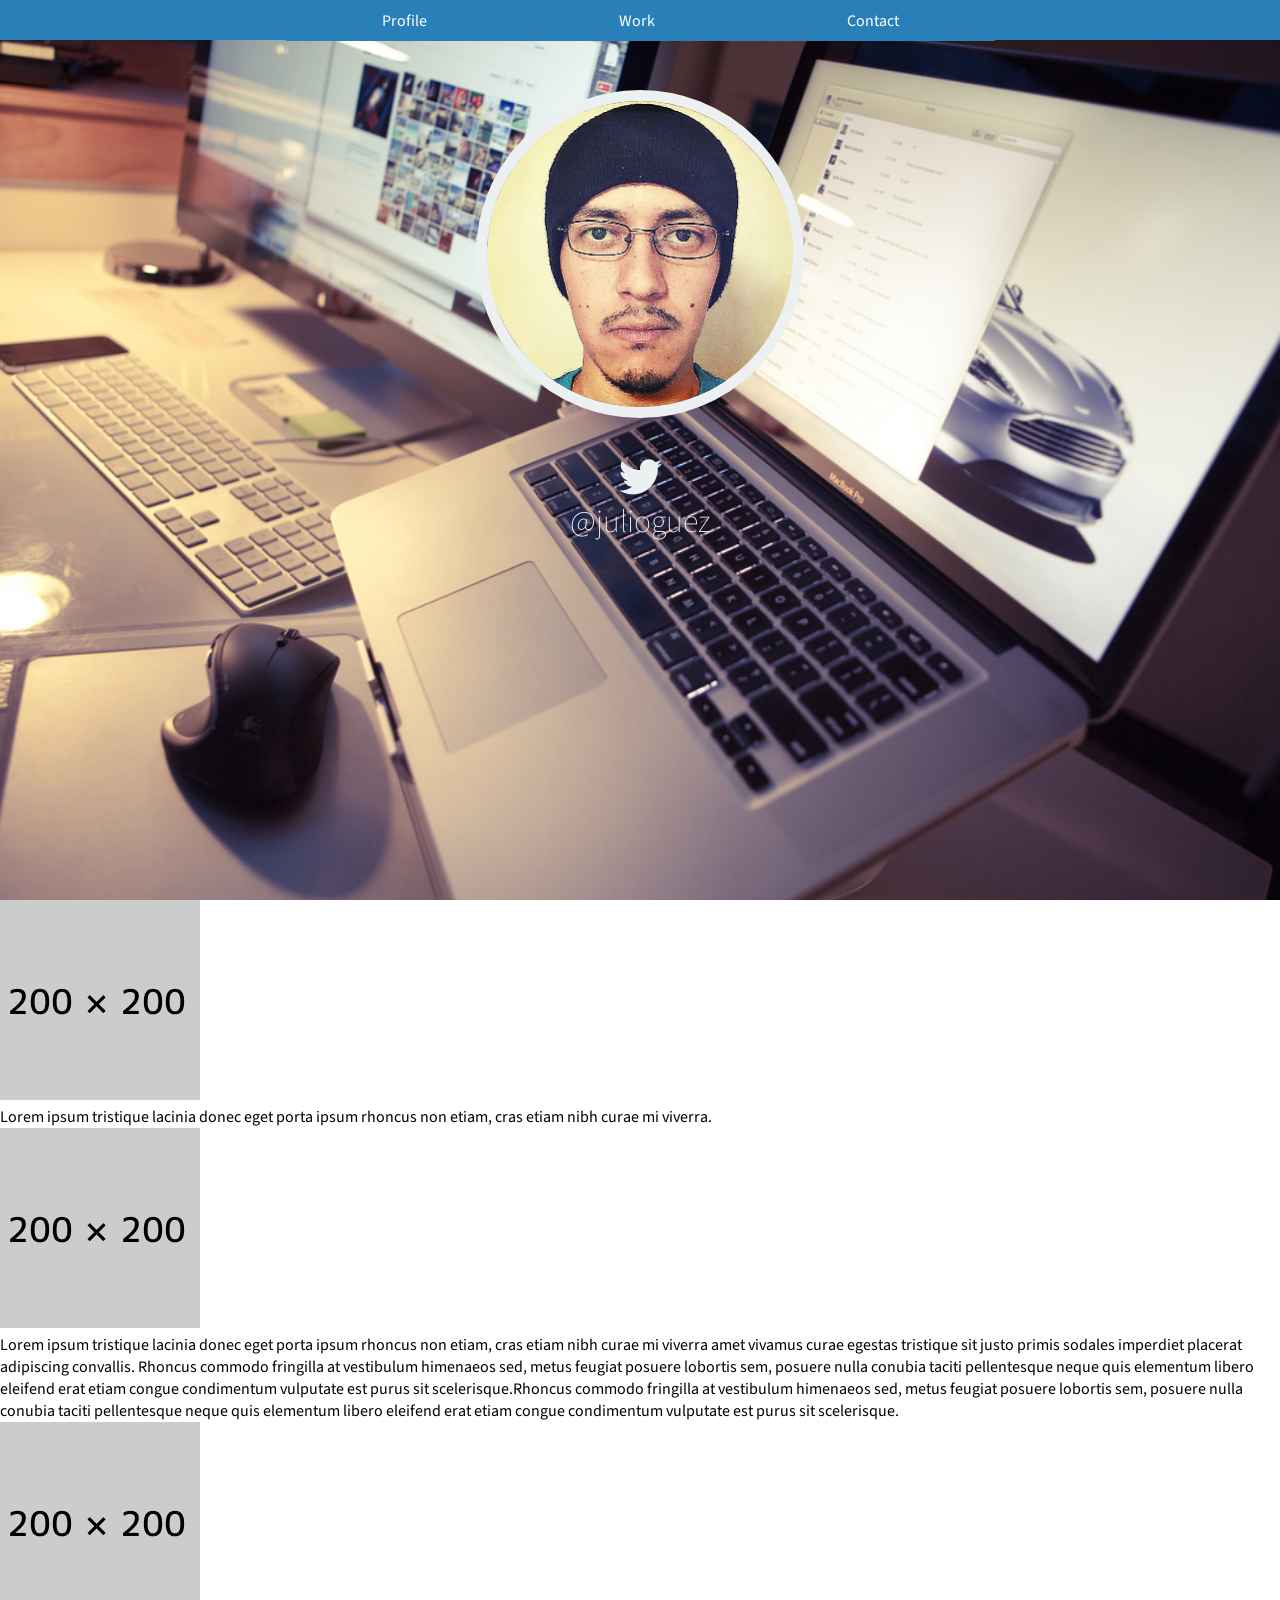
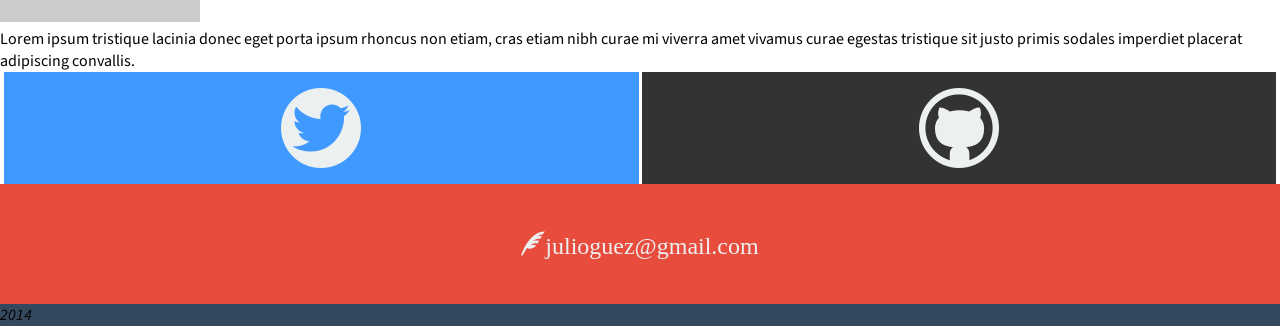
==== index.html @ fe7253b1 "Se dio un estilo preliminar a la seccion contact." ====
<!DOCTYPE html>
<html lang="es">
<head>
	<meta charset="utf-8" />
	<meta name="viewport" content="width=device-width, initial-scale=1, maximum-scale=1" />
	<meta name="description" content="Portafolio Julio Rodríguez" />
	<title>Julio Rodríguez</title>
	<link href='http://fonts.googleapis.com/css?family=Source+Sans+Pro:200,400,700' rel='stylesheet' type='text/css'>
	<link rel="stylesheet" type="text/css" href="statics/css/normalize.css" />
	<link rel="stylesheet" type="text/css" href="statics/css/fonts.css" />
	<link rel="stylesheet" type="text/css" href="statics/css/styles.css" />
	<link rel="stylesheet" type="text/css" href="statics/css/responsive.css" />

</head>
<body>
	<!-- mobile section -->
	<div id="Mobile" class="Mobile">
		<a id="Mobile-icon" class="Mobile-icon icon-menu2" href="#"></a>
	</div>
	<div id="Mobile-title" class="Mobile-title">
		<span class="Mobile-text">MENU</span>
	</div>

	<!-- menu -->
	<nav id="Menu" class="Menu u-blocks">
		<ul>
			<li><a href="#Profile">Profile</a></li><li><a href="#Work">Work</a></li><li><a href="#Contact">Contact</a></li>
		</ul>
	</nav>




	<!-- profile -->
	<header id ="Profile" class="Profile">

				<figure class="Profile-imageContainer">
					<img class="Profile-image bigEntrance" src="statics/img/avatar.jpg" />
				</figure>
				<p class="Profile-git icon-twitter"></p>
				<p class="Profile-me"><a href="https://github.com/julioguez">@julioguez</a></p>
	</header>



	<!-- work section -->
	<section id="Work" class="Work u-blocks">
		<article class="Work-item">
			<figure class="Work-image">
				<!-- image 200x200 px -->
				<a href="#"><img src="statics/img/picture01.png" /></a>
			</figure>
			<figcaption class="Work-imageDescription">
				<p>Lorem ipsum tristique lacinia donec eget porta ipsum rhoncus non etiam, cras etiam nibh curae mi viverra.</p>
			</figcaption>
		</article>
		<article class="Work-item">
			<figure class="Work-image">
				<!-- image 200x200 px -->
				<a href="#"><img src="statics/img/picture01.png" /></a>
			</figure>
			<figcaption class="Work-imageDescription">
				<p>Lorem ipsum tristique lacinia donec eget porta ipsum rhoncus non etiam, cras etiam nibh curae mi viverra amet vivamus curae egestas tristique sit justo primis sodales imperdiet placerat adipiscing convallis. Rhoncus commodo fringilla at vestibulum himenaeos sed, metus feugiat posuere lobortis sem, posuere nulla conubia taciti pellentesque neque quis elementum libero eleifend erat etiam congue condimentum vulputate est purus sit scelerisque.Rhoncus commodo fringilla at vestibulum himenaeos sed, metus feugiat posuere lobortis sem, posuere nulla conubia taciti pellentesque neque quis elementum libero eleifend erat etiam congue condimentum vulputate est purus sit scelerisque.</p>
			</figcaption>
		</article>
		<article class="Work-item">
			<figure class="Work-image">
				<!-- image 200x200 px -->
				<a href="#"><img src="statics/img/picture01.png" /></a>
			</figure>
			<figcaption class="Work-imageDescription">
				<p>Lorem ipsum tristique lacinia donec eget porta ipsum rhoncus non etiam, cras etiam nibh curae mi viverra amet vivamus curae egestas tristique sit justo primis sodales imperdiet placerat adipiscing convallis.</p>
			</figcaption>
		</article>
	</section>

	<!-- contact section -->
	<section id="Contact" class="Contact u-blocks">
		<div class="Contact-figure">
			<a href="https://twitter.com/julioguez" class="icon-twitter3 Contact-twitter"></a>
		</div>
		<div class="Contact-figure">
			<a href="https://github.com/julioguez" class="icon-github3 Contact-github"></a>
		</div>
		<div class="icon-quill Contact-email">julioguez@gmail.com</div>
	</section>

	<!-- footer -->
	<footer class="Footer u-blocks">
		<em>2014</em>
	</footer>

	<!-- scripts -->
	<script src="statics/js/jquery.js"></script>
	<script src="statics/js/main.js"></script>
</body>
</html>
---- statics/css/fonts.css ----
@font-face {
	font-family: 'icomoon';
	src:url('../fnt/icomoon.eot?okft64');
	src:url('../fnt/icomoon.eot?#iefixokft64') format('embedded-opentype'),
		url('../fnt/icomoon.woff?okft64') format('woff'),
		url('../fnt/icomoon.ttf?okft64') format('truetype'),
		url('../fnt/icomoon.svg?okft64#icomoon') format('svg');
	font-weight: normal;
	font-style: normal;
}

[class^="icon-"], [class*=" icon-"] {
	font-family: 'icomoon';
	speak: none;
	font-style: normal;
	font-weight: normal;
	font-variant: normal;
	text-transform: none;
	line-height: 1;

	/* Better Font Rendering =========== */
	-webkit-font-smoothing: antialiased;
	-moz-osx-font-smoothing: grayscale;
}

.icon-home:before {
	content: "\e600";
}
.icon-home2:before {
	content: "\e601";
}
.icon-home3:before {
	content: "\e602";
}
.icon-office:before {
	content: "\e603";
}
.icon-newspaper:before {
	content: "\e604";
}
.icon-pencil:before {
	content: "\e605";
}
.icon-pencil2:before {
	content: "\e606";
}
.icon-quill:before {
	content: "\e607";
}
.icon-pen:before {
	content: "\e608";
}
.icon-blog:before {
	content: "\e609";
}
.icon-droplet:before {
	content: "\e60a";
}
.icon-paint-format:before {
	content: "\e60b";
}
.icon-image:before {
	content: "\e60c";
}
.icon-image2:before {
	content: "\e60d";
}
.icon-images:before {
	content: "\e60e";
}
.icon-camera:before {
	content: "\e60f";
}
.icon-music:before {
	content: "\e610";
}
.icon-headphones:before {
	content: "\e611";
}
.icon-play:before {
	content: "\e612";
}
.icon-film:before {
	content: "\e613";
}
.icon-camera2:before {
	content: "\e614";
}
.icon-dice:before {
	content: "\e615";
}
.icon-pacman:before {
	content: "\e616";
}
.icon-spades:before {
	content: "\e617";
}
.icon-clubs:before {
	content: "\e618";
}
.icon-diamonds:before {
	content: "\e619";
}
.icon-pawn:before {
	content: "\e61a";
}
.icon-bullhorn:before {
	content: "\e61b";
}
.icon-connection:before {
	content: "\e61c";
}
.icon-podcast:before {
	content: "\e61d";
}
.icon-feed:before {
	content: "\e61e";
}
.icon-book:before {
	content: "\e61f";
}
.icon-books:before {
	content: "\e620";
}
.icon-library:before {
	content: "\e621";
}
.icon-file:before {
	content: "\e622";
}
.icon-profile:before {
	content: "\e623";
}
.icon-file2:before {
	content: "\e624";
}
.icon-file3:before {
	content: "\e625";
}
.icon-file4:before {
	content: "\e626";
}
.icon-copy:before {
	content: "\e627";
}
.icon-copy2:before {
	content: "\e628";
}
.icon-copy3:before {
	content: "\e629";
}
.icon-paste:before {
	content: "\e62a";
}
.icon-paste2:before {
	content: "\e62b";
}
.icon-paste3:before {
	content: "\e62c";
}
.icon-stack:before {
	content: "\e62d";
}
.icon-folder:before {
	content: "\e62e";
}
.icon-folder-open:before {
	content: "\e62f";
}
.icon-tag:before {
	content: "\e630";
}
.icon-tags:before {
	content: "\e631";
}
.icon-barcode:before {
	content: "\e632";
}
.icon-qrcode:before {
	content: "\e633";
}
.icon-ticket:before {
	content: "\e634";
}
.icon-cart:before {
	content: "\e635";
}
.icon-cart2:before {
	content: "\e636";
}
.icon-cart3:before {
	content: "\e637";
}
.icon-coin:before {
	content: "\e638";
}
.icon-credit:before {
	content: "\e639";
}
.icon-calculate:before {
	content: "\e63a";
}
.icon-support:before {
	content: "\e63b";
}
.icon-phone:before {
	content: "\e63c";
}
.icon-phone-hang-up:before {
	content: "\e63d";
}
.icon-address-book:before {
	content: "\e63e";
}
.icon-notebook:before {
	content: "\e63f";
}
.icon-envelope:before {
	content: "\e640";
}
.icon-pushpin:before {
	content: "\e641";
}
.icon-location:before {
	content: "\e642";
}
.icon-location2:before {
	content: "\e643";
}
.icon-compass:before {
	content: "\e644";
}
.icon-map:before {
	content: "\e645";
}
.icon-map2:before {
	content: "\e646";
}
.icon-history:before {
	content: "\e647";
}
.icon-clock:before {
	content: "\e648";
}
.icon-clock2:before {
	content: "\e649";
}
.icon-alarm:before {
	content: "\e64a";
}
.icon-alarm2:before {
	content: "\e64b";
}
.icon-bell:before {
	content: "\e64c";
}
.icon-stopwatch:before {
	content: "\e64d";
}
.icon-calendar:before {
	content: "\e64e";
}
.icon-calendar2:before {
	content: "\e64f";
}
.icon-print:before {
	content: "\e650";
}
.icon-keyboard:before {
	content: "\e651";
}
.icon-screen:before {
	content: "\e652";
}
.icon-laptop:before {
	content: "\e653";
}
.icon-mobile:before {
	content: "\e654";
}
.icon-mobile2:before {
	content: "\e655";
}
.icon-tablet:before {
	content: "\e656";
}
.icon-tv:before {
	content: "\e657";
}
.icon-cabinet:before {
	content: "\e658";
}
.icon-drawer:before {
	content: "\e659";
}
.icon-drawer2:before {
	content: "\e65a";
}
.icon-drawer3:before {
	content: "\e65b";
}
.icon-box-add:before {
	content: "\e65c";
}
.icon-box-remove:before {
	content: "\e65d";
}
.icon-download:before {
	content: "\e65e";
}
.icon-upload:before {
	content: "\e65f";
}
.icon-disk:before {
	content: "\e660";
}
.icon-storage:before {
	content: "\e661";
}
.icon-undo:before {
	content: "\e662";
}
.icon-redo:before {
	content: "\e663";
}
.icon-flip:before {
	content: "\e664";
}
.icon-flip2:before {
	content: "\e665";
}
.icon-undo2:before {
	content: "\e666";
}
.icon-redo2:before {
	content: "\e667";
}
.icon-forward:before {
	content: "\e668";
}
.icon-reply:before {
	content: "\e669";
}
.icon-bubble:before {
	content: "\e66a";
}
.icon-bubbles:before {
	content: "\e66b";
}
.icon-bubbles2:before {
	content: "\e66c";
}
.icon-bubble2:before {
	content: "\e66d";
}
.icon-bubbles3:before {
	content: "\e66e";
}
.icon-bubbles4:before {
	content: "\e66f";
}
.icon-user:before {
	content: "\e670";
}
.icon-users:before {
	content: "\e671";
}
.icon-user2:before {
	content: "\e672";
}
.icon-users2:before {
	content: "\e673";
}
.icon-user3:before {
	content: "\e674";
}
.icon-user4:before {
	content: "\e675";
}
.icon-quotes-left:before {
	content: "\e676";
}
.icon-busy:before {
	content: "\e677";
}
.icon-spinner:before {
	content: "\e678";
}
.icon-spinner2:before {
	content: "\e679";
}
.icon-spinner3:before {
	content: "\e67a";
}
.icon-spinner4:before {
	content: "\e67b";
}
.icon-spinner5:before {
	content: "\e67c";
}
.icon-spinner6:before {
	content: "\e67d";
}
.icon-binoculars:before {
	content: "\e67e";
}
.icon-search:before {
	content: "\e67f";
}
.icon-zoomin:before {
	content: "\e680";
}
.icon-zoomout:before {
	content: "\e681";
}
.icon-expand:before {
	content: "\e682";
}
.icon-contract:before {
	content: "\e683";
}
.icon-expand2:before {
	content: "\e684";
}
.icon-contract2:before {
	content: "\e685";
}
.icon-key:before {
	content: "\e686";
}
.icon-key2:before {
	content: "\e687";
}
.icon-lock:before {
	content: "\e688";
}
.icon-lock2:before {
	content: "\e689";
}
.icon-unlocked:before {
	content: "\e68a";
}
.icon-wrench:before {
	content: "\e68b";
}
.icon-settings:before {
	content: "\e68c";
}
.icon-equalizer:before {
	content: "\e68d";
}
.icon-cog:before {
	content: "\e68e";
}
.icon-cogs:before {
	content: "\e68f";
}
.icon-cog2:before {
	content: "\e690";
}
.icon-hammer:before {
	content: "\e691";
}
.icon-wand:before {
	content: "\e692";
}
.icon-aid:before {
	content: "\e693";
}
.icon-bug:before {
	content: "\e694";
}
.icon-pie:before {
	content: "\e695";
}
.icon-stats:before {
	content: "\e696";
}
.icon-bars:before {
	content: "\e697";
}
.icon-bars2:before {
	content: "\e698";
}
.icon-gift:before {
	content: "\e699";
}
.icon-trophy:before {
	content: "\e69a";
}
.icon-glass:before {
	content: "\e69b";
}
.icon-mug:before {
	content: "\e69c";
}
.icon-food:before {
	content: "\e69d";
}
.icon-leaf:before {
	content: "\e69e";
}
.icon-rocket:before {
	content: "\e69f";
}
.icon-meter:before {
	content: "\e6a0";
}
.icon-meter2:before {
	content: "\e6a1";
}
.icon-dashboard:before {
	content: "\e6a2";
}
.icon-hammer2:before {
	content: "\e6a3";
}
.icon-fire:before {
	content: "\e6a4";
}
.icon-lab:before {
	content: "\e6a5";
}
.icon-magnet:before {
	content: "\e6a6";
}
.icon-remove:before {
	content: "\e6a7";
}
.icon-remove2:before {
	content: "\e6a8";
}
.icon-briefcase:before {
	content: "\e6a9";
}
.icon-airplane:before {
	content: "\e6aa";
}
.icon-truck:before {
	content: "\e6ab";
}
.icon-road:before {
	content: "\e6ac";
}
.icon-accessibility:before {
	content: "\e6ad";
}
.icon-target:before {
	content: "\e6ae";
}
.icon-shield:before {
	content: "\e6af";
}
.icon-lightning:before {
	content: "\e6b0";
}
.icon-switch:before {
	content: "\e6b1";
}
.icon-powercord:before {
	content: "\e6b2";
}
.icon-signup:before {
	content: "\e6b3";
}
.icon-list:before {
	content: "\e6b4";
}
.icon-list2:before {
	content: "\e6b5";
}
.icon-numbered-list:before {
	content: "\e6b6";
}
.icon-menu:before {
	content: "\e6b7";
}
.icon-menu2:before {
	content: "\e6b8";
}
.icon-tree:before {
	content: "\e6b9";
}
.icon-cloud:before {
	content: "\e6ba";
}
.icon-cloud-download:before {
	content: "\e6bb";
}
.icon-cloud-upload:before {
	content: "\e6bc";
}
.icon-download2:before {
	content: "\e6bd";
}
.icon-upload2:before {
	content: "\e6be";
}
.icon-download3:before {
	content: "\e6bf";
}
.icon-upload3:before {
	content: "\e6c0";
}
.icon-globe:before {
	content: "\e6c1";
}
.icon-earth:before {
	content: "\e6c2";
}
.icon-link:before {
	content: "\e6c3";
}
.icon-flag:before {
	content: "\e6c4";
}
.icon-attachment:before {
	content: "\e6c5";
}
.icon-eye:before {
	content: "\e6c6";
}
.icon-eye-blocked:before {
	content: "\e6c7";
}
.icon-eye2:before {
	content: "\e6c8";
}
.icon-bookmark:before {
	content: "\e6c9";
}
.icon-bookmarks:before {
	content: "\e6ca";
}
.icon-brightness-medium:before {
	content: "\e6cb";
}
.icon-brightness-contrast:before {
	content: "\e6cc";
}
.icon-contrast:before {
	content: "\e6cd";
}
.icon-star:before {
	content: "\e6ce";
}
.icon-star2:before {
	content: "\e6cf";
}
.icon-star3:before {
	content: "\e6d0";
}
.icon-heart:before {
	content: "\e6d1";
}
.icon-heart2:before {
	content: "\e6d2";
}
.icon-heart-broken:before {
	content: "\e6d3";
}
.icon-thumbs-up:before {
	content: "\e6d4";
}
.icon-thumbs-up2:before {
	content: "\e6d5";
}
.icon-happy:before {
	content: "\e6d6";
}
.icon-happy2:before {
	content: "\e6d7";
}
.icon-smiley:before {
	content: "\e6d8";
}
.icon-smiley2:before {
	content: "\e6d9";
}
.icon-tongue:before {
	content: "\e6da";
}
.icon-tongue2:before {
	content: "\e6db";
}
.icon-sad:before {
	content: "\e6dc";
}
.icon-sad2:before {
	content: "\e6dd";
}
.icon-wink:before {
	content: "\e6de";
}
.icon-wink2:before {
	content: "\e6df";
}
.icon-grin:before {
	content: "\e6e0";
}
.icon-grin2:before {
	content: "\e6e1";
}
.icon-cool:before {
	content: "\e6e2";
}
.icon-cool2:before {
	content: "\e6e3";
}
.icon-angry:before {
	content: "\e6e4";
}
.icon-angry2:before {
	content: "\e6e5";
}
.icon-evil:before {
	content: "\e6e6";
}
.icon-evil2:before {
	content: "\e6e7";
}
.icon-shocked:before {
	content: "\e6e8";
}
.icon-shocked2:before {
	content: "\e6e9";
}
.icon-confused:before {
	content: "\e6ea";
}
.icon-confused2:before {
	content: "\e6eb";
}
.icon-neutral:before {
	content: "\e6ec";
}
.icon-neutral2:before {
	content: "\e6ed";
}
.icon-wondering:before {
	content: "\e6ee";
}
.icon-wondering2:before {
	content: "\e6ef";
}
.icon-point-up:before {
	content: "\e6f0";
}
.icon-point-right:before {
	content: "\e6f1";
}
.icon-point-down:before {
	content: "\e6f2";
}
.icon-point-left:before {
	content: "\e6f3";
}
.icon-warning:before {
	content: "\e6f4";
}
.icon-notification:before {
	content: "\e6f5";
}
.icon-question:before {
	content: "\e6f6";
}
.icon-info:before {
	content: "\e6f7";
}
.icon-info2:before {
	content: "\e6f8";
}
.icon-blocked:before {
	content: "\e6f9";
}
.icon-cancel-circle:before {
	content: "\e6fa";
}
.icon-checkmark-circle:before {
	content: "\e6fb";
}
.icon-spam:before {
	content: "\e6fc";
}
.icon-close:before {
	content: "\e6fd";
}
.icon-checkmark:before {
	content: "\e6fe";
}
.icon-checkmark2:before {
	content: "\e6ff";
}
.icon-spell-check:before {
	content: "\e700";
}
.icon-minus:before {
	content: "\e701";
}
.icon-plus:before {
	content: "\e702";
}
.icon-enter:before {
	content: "\e703";
}
.icon-exit:before {
	content: "\e704";
}
.icon-play2:before {
	content: "\e705";
}
.icon-pause:before {
	content: "\e706";
}
.icon-stop:before {
	content: "\e707";
}
.icon-backward:before {
	content: "\e708";
}
.icon-forward2:before {
	content: "\e709";
}
.icon-play3:before {
	content: "\e70a";
}
.icon-pause2:before {
	content: "\e70b";
}
.icon-stop2:before {
	content: "\e70c";
}
.icon-backward2:before {
	content: "\e70d";
}
.icon-forward3:before {
	content: "\e70e";
}
.icon-first:before {
	content: "\e70f";
}
.icon-last:before {
	content: "\e710";
}
.icon-previous:before {
	content: "\e711";
}
.icon-next:before {
	content: "\e712";
}
.icon-eject:before {
	content: "\e713";
}
.icon-volume-high:before {
	content: "\e714";
}
.icon-volume-medium:before {
	content: "\e715";
}
.icon-volume-low:before {
	content: "\e716";
}
.icon-volume-mute:before {
	content: "\e717";
}
.icon-volume-mute2:before {
	content: "\e718";
}
.icon-volume-increase:before {
	content: "\e719";
}
.icon-volume-decrease:before {
	content: "\e71a";
}
.icon-loop:before {
	content: "\e71b";
}
.icon-loop2:before {
	content: "\e71c";
}
.icon-loop3:before {
	content: "\e71d";
}
.icon-shuffle:before {
	content: "\e71e";
}
.icon-arrow-up-left:before {
	content: "\e71f";
}
.icon-arrow-up:before {
	content: "\e720";
}
.icon-arrow-up-right:before {
	content: "\e721";
}
.icon-arrow-right:before {
	content: "\e722";
}
.icon-arrow-down-right:before {
	content: "\e723";
}
.icon-arrow-down:before {
	content: "\e724";
}
.icon-arrow-down-left:before {
	content: "\e725";
}
.icon-arrow-left:before {
	content: "\e726";
}
.icon-arrow-up-left2:before {
	content: "\e727";
}
.icon-arrow-up2:before {
	content: "\e728";
}
.icon-arrow-up-right2:before {
	content: "\e729";
}
.icon-arrow-right2:before {
	content: "\e72a";
}
.icon-arrow-down-right2:before {
	content: "\e72b";
}
.icon-arrow-down2:before {
	content: "\e72c";
}
.icon-arrow-down-left2:before {
	content: "\e72d";
}
.icon-arrow-left2:before {
	content: "\e72e";
}
.icon-arrow-up-left3:before {
	content: "\e72f";
}
.icon-arrow-up3:before {
	content: "\e730";
}
.icon-arrow-up-right3:before {
	content: "\e731";
}
.icon-arrow-right3:before {
	content: "\e732";
}
.icon-arrow-down-right3:before {
	content: "\e733";
}
.icon-arrow-down3:before {
	content: "\e734";
}
.icon-arrow-down-left3:before {
	content: "\e735";
}
.icon-arrow-left3:before {
	content: "\e736";
}
.icon-tab:before {
	content: "\e737";
}
.icon-checkbox-checked:before {
	content: "\e738";
}
.icon-checkbox-unchecked:before {
	content: "\e739";
}
.icon-checkbox-partial:before {
	content: "\e73a";
}
.icon-radio-checked:before {
	content: "\e73b";
}
.icon-radio-unchecked:before {
	content: "\e73c";
}
.icon-crop:before {
	content: "\e73d";
}
.icon-scissors:before {
	content: "\e73e";
}
.icon-filter:before {
	content: "\e73f";
}
.icon-filter2:before {
	content: "\e740";
}
.icon-font:before {
	content: "\e741";
}
.icon-text-height:before {
	content: "\e742";
}
.icon-text-width:before {
	content: "\e743";
}
.icon-bold:before {
	content: "\e744";
}
.icon-underline:before {
	content: "\e745";
}
.icon-italic:before {
	content: "\e746";
}
.icon-strikethrough:before {
	content: "\e747";
}
.icon-omega:before {
	content: "\e748";
}
.icon-sigma:before {
	content: "\e749";
}
.icon-table:before {
	content: "\e74a";
}
.icon-table2:before {
	content: "\e74b";
}
.icon-insert-template:before {
	content: "\e74c";
}
.icon-pilcrow:before {
	content: "\e74d";
}
.icon-lefttoright:before {
	content: "\e74e";
}
.icon-righttoleft:before {
	content: "\e74f";
}
.icon-paragraph-left:before {
	content: "\e750";
}
.icon-paragraph-center:before {
	content: "\e751";
}
.icon-paragraph-right:before {
	content: "\e752";
}
.icon-paragraph-justify:before {
	content: "\e753";
}
.icon-paragraph-left2:before {
	content: "\e754";
}
.icon-paragraph-center2:before {
	content: "\e755";
}
.icon-paragraph-right2:before {
	content: "\e756";
}
.icon-paragraph-justify2:before {
	content: "\e757";
}
.icon-indent-increase:before {
	content: "\e758";
}
.icon-indent-decrease:before {
	content: "\e759";
}
.icon-newtab:before {
	content: "\e75a";
}
.icon-embed:before {
	content: "\e75b";
}
.icon-code:before {
	content: "\e75c";
}
.icon-console:before {
	content: "\e75d";
}
.icon-share:before {
	content: "\e75e";
}
.icon-mail:before {
	content: "\e75f";
}
.icon-mail2:before {
	content: "\e760";
}
.icon-mail3:before {
	content: "\e761";
}
.icon-mail4:before {
	content: "\e762";
}
.icon-google:before {
	content: "\e763";
}
.icon-googleplus:before {
	content: "\e764";
}
.icon-googleplus2:before {
	content: "\e765";
}
.icon-googleplus3:before {
	content: "\e766";
}
.icon-googleplus4:before {
	content: "\e767";
}
.icon-google-drive:before {
	content: "\e768";
}
.icon-facebook:before {
	content: "\e769";
}
.icon-facebook2:before {
	content: "\e76a";
}
.icon-facebook3:before {
	content: "\e76b";
}
.icon-instagram:before {
	content: "\e76c";
}
.icon-twitter:before {
	content: "\e76d";
}
.icon-twitter2:before {
	content: "\e76e";
}
.icon-twitter3:before {
	content: "\e76f";
}
.icon-feed2:before {
	content: "\e770";
}
.icon-feed3:before {
	content: "\e771";
}
.icon-feed4:before {
	content: "\e772";
}
.icon-youtube:before {
	content: "\e773";
}
.icon-youtube2:before {
	content: "\e774";
}
.icon-vimeo:before {
	content: "\e775";
}
.icon-vimeo2:before {
	content: "\e776";
}
.icon-vimeo3:before {
	content: "\e777";
}
.icon-lanyrd:before {
	content: "\e778";
}
.icon-flickr:before {
	content: "\e779";
}
.icon-flickr2:before {
	content: "\e77a";
}
.icon-flickr3:before {
	content: "\e77b";
}
.icon-flickr4:before {
	content: "\e77c";
}
.icon-picassa:before {
	content: "\e77d";
}
.icon-picassa2:before {
	content: "\e77e";
}
.icon-dribbble:before {
	content: "\e77f";
}
.icon-dribbble2:before {
	content: "\e780";
}
.icon-dribbble3:before {
	content: "\e781";
}
.icon-forrst:before {
	content: "\e782";
}
.icon-forrst2:before {
	content: "\e783";
}
.icon-deviantart:before {
	content: "\e784";
}
.icon-deviantart2:before {
	content: "\e785";
}
.icon-steam:before {
	content: "\e786";
}
.icon-steam2:before {
	content: "\e787";
}
.icon-github:before {
	content: "\e788";
}
.icon-github2:before {
	content: "\e789";
}
.icon-github3:before {
	content: "\e78a";
}
.icon-github4:before {
	content: "\e78b";
}
.icon-github5:before {
	content: "\e78c";
}
.icon-wordpress:before {
	content: "\e78d";
}
.icon-wordpress2:before {
	content: "\e78e";
}
.icon-joomla:before {
	content: "\e78f";
}
.icon-blogger:before {
	content: "\e790";
}
.icon-blogger2:before {
	content: "\e791";
}
.icon-tumblr:before {
	content: "\e792";
}
.icon-tumblr2:before {
	content: "\e793";
}
.icon-yahoo:before {
	content: "\e794";
}
.icon-tux:before {
	content: "\e795";
}
.icon-apple:before {
	content: "\e796";
}
.icon-finder:before {
	content: "\e797";
}
.icon-android:before {
	content: "\e798";
}
.icon-windows:before {
	content: "\e799";
}
.icon-windows8:before {
	content: "\e79a";
}
.icon-soundcloud:before {
	content: "\e79b";
}
.icon-soundcloud2:before {
	content: "\e79c";
}
.icon-skype:before {
	content: "\e79d";
}
.icon-reddit:before {
	content: "\e79e";
}
.icon-linkedin:before {
	content: "\e79f";
}
.icon-lastfm:before {
	content: "\e7a0";
}
.icon-lastfm2:before {
	content: "\e7a1";
}
.icon-delicious:before {
	content: "\e7a2";
}
.icon-stumbleupon:before {
	content: "\e7a3";
}
.icon-stumbleupon2:before {
	content: "\e7a4";
}
.icon-stackoverflow:before {
	content: "\e7a5";
}
.icon-pinterest:before {
	content: "\e7a6";
}
.icon-pinterest2:before {
	content: "\e7a7";
}
.icon-xing:before {
	content: "\e7a8";
}
.icon-xing2:before {
	content: "\e7a9";
}
.icon-flattr:before {
	content: "\e7aa";
}
.icon-foursquare:before {
	content: "\e7ab";
}
.icon-foursquare2:before {
	content: "\e7ac";
}
.icon-paypal:before {
	content: "\e7ad";
}
.icon-paypal2:before {
	content: "\e7ae";
}
.icon-paypal3:before {
	content: "\e7af";
}
.icon-yelp:before {
	content: "\e7b0";
}
.icon-libreoffice:before {
	content: "\e7b1";
}
.icon-file-pdf:before {
	content: "\e7b2";
}
.icon-file-openoffice:before {
	content: "\e7b3";
}
.icon-file-word:before {
	content: "\e7b4";
}
.icon-file-excel:before {
	content: "\e7b5";
}
.icon-file-zip:before {
	content: "\e7b6";
}
.icon-file-powerpoint:before {
	content: "\e7b7";
}
.icon-file-xml:before {
	content: "\e7b8";
}
.icon-file-css:before {
	content: "\e7b9";
}
.icon-html5:before {
	content: "\e7ba";
}
.icon-html52:before {
	content: "\e7bb";
}
.icon-css3:before {
	content: "\e7bc";
}
.icon-chrome:before {
	content: "\e7bd";
}
.icon-firefox:before {
	content: "\e7be";
}
.icon-IE:before {
	content: "\e7bf";
}
.icon-opera:before {
	content: "\e7c0";
}
.icon-safari:before {
	content: "\e7c1";
}
.icon-IcoMoon:before {
	content: "\e7c2";
}
---- statics/css/styles.css ----
/* utilities */
/*.u-blocks
{
	margin: 0;
	padding: 0;
}*/

/* tags */
html, body
{
	height: 100%;
}
body
{
	background: #fff;
}
figure
{
	margin: 0;
}
h1, h2, h3

	margin: 0;
}
img
{
	margin: 0;
}
section p
{
	margin: 0;
}

/* classes */
.Contact
{
	text-align: center;
}
.Contact a
{
	display: block;
	padding: .2em 0;
	font-size: 5em;
	text-decoration: none;
}
.Contact-email
{
	background: #e74c3c;
	color: #ecf0f1;
	font-size: 1.5em;
	padding: 2em 0;
}
.Contact-figure
{
	display: inline-block;
	text-align: center;
	width: 49.6%;
}
.Contact-github
{
	background: #333;
	color: #ecf0f1;
}
.Contact-twitter
{
	background: #4099FF;
	color: #ecf0f1;
}
.Footer
{
	background: #34495e;
}

.Menu
{
	display: none;
	left: 0;
	position: fixed;
	right: 0;
	text-align: center;
	top: 40px;
}
.Menu ul
{
	list-style: none;
	margin: 0;
	padding: 0;
}
.Menu ul li a
{
	background: #2980b9;
	color: #fff;
	display: block;
	padding: .5em 0;
	text-decoration: none;
}
.Menu ul li a:hover
{
	background: #ecf0f1;
	color: #2980b9;
}
.Mobile
{
	background: #2980b9;
	height: 40px;
	position: fixed;
	text-align: center;
	top: 0;
	width: 40px;
}
.Mobile-icon
{
	color: #fff;
	display: block;
	font-size: 2em;
	height: 100%;
	line-height: 38px;
	text-decoration: none;
}
.Mobile-text
{
	float: left;
	margin-left: 10px;
}
.Mobile-title
{
	background: #ecf0f1;
	color: #2980b9;
	font-weight: 900;
	height: 40px;
	left: 40px;
	line-height: 40px;
	position: fixed;
	right: 0;
	text-align: center;
	top: 0;
}
.Profile
{
	background-image: url('../img/picture02.jpg');
	background-position: center;
	background-size: cover;
	background-repeat: no-repeat;
	height: 100%;
	position: relative;
	text-align: center;
	z-index: -1;
}
.Profile:before
{
	/*background-color: rgba(168,168,168,0.3);*/
	/*background-color: rgba(67,67,67,0.3);*/
	content: "";
	position: absolute;
	left: 0;
	top: 0;
	width: 100%;
	height: 100%;
}
.Profile a
{
	color: #ecf0f1;
	text-decoration: none;
}
.Profile p
{
	margin: 0;
}
.Profile-image
{
	border: .7em solid #ecf0f1;
	border-radius: 50%;
	height: 306.5px;
	margin-bottom: 2em;
	width: 306.5px;
}
.Profile-imageContainer
{
	padding-top: 5.6em;
}
.Profile-git
{
	color: #ecf0f1;
	font-family: icomoon;
	font-size: 2.7em;
}
.Profile-me
{
	font-size: 2em;
	font-weight: 200;
}
.Work
{
	/*background: #ecf0f1;*/

}
/* id's */


/* media queries */

/* bigEntrance animation*/
.bigEntrance{
	animation-name: bigEntrance;
	-webkit-animation-name: bigEntrance;

	animation-duration: 1.6s;
	-webkit-animation-duration: 1.6s;

	animation-timing-function: ease-out;
	-webkit-animation-timing-function: ease-out;

	visibility: visible !important;
}

@keyframes bigEntrance {
	0% {
		transform: scale(0.3) rotate(6deg) translateX(-30%) translateY(30%);
		opacity: 0.2;
	}
	30% {
		transform: scale(1.03) rotate(-2deg) translateX(2%) translateY(-2%);
		opacity: 1;
	}
	45% {
		transform: scale(0.98) rotate(1deg) translateX(0%) translateY(0%);
		opacity: 1;
	}
	60% {
		transform: scale(1.01) rotate(-1deg) translateX(0%) translateY(0%);
		opacity: 1;
	}
	75% {
		transform: scale(0.99) rotate(1deg) translateX(0%) translateY(0%);
		opacity: 1;
	}
	90% {
		transform: scale(1.01) rotate(0deg) translateX(0%) translateY(0%);
		opacity: 1;
	}
	100% {
		transform: scale(1) rotate(0deg) translateX(0%) translateY(0%);
		opacity: 1;
	}
}

@-webkit-keyframes bigEntrance {
	0% {
		-webkit-transform: scale(0.3) rotate(6deg) translateX(-30%) translateY(30%);
		opacity: 0.2;
	}
	30% {
		-webkit-transform: scale(1.03) rotate(-2deg) translateX(2%) translateY(-2%);
		opacity: 1;
	}
	45% {
		-webkit-transform: scale(0.98) rotate(1deg) translateX(0%) translateY(0%);
		opacity: 1;
	}
	60% {
		-webkit-transform: scale(1.01) rotate(-1deg) translateX(0%) translateY(0%);
		opacity: 1;
	}
	75% {
		-webkit-transform: scale(0.99) rotate(1deg) translateX(0%) translateY(0%);
		opacity: 1;
	}
	90% {
		-webkit-transform: scale(1.01) rotate(0deg) translateX(0%) translateY(0%);
		opacity: 1;
	}
	100% {
		-webkit-transform: scale(1) rotate(0deg) translateX(0%) translateY(0%);
		opacity: 1;
	}
}
---- statics/css/responsive.css ----
@media screen and (min-width: 768px)
{

    .Mobile
    {
        display: none;
    }
    .Mobile-title
    {
        display: none;
    }
    .Menu
    {
        background: #2980b9;
        display: block;
        height: 40px;
        position: absolute;
        top: 0;
    }
    .Menu ul
    {
        margin: 0;
        padding: 0;
    }
    .Menu ul li
    {
        display: inline-block;
    }
    .Menu ul li a
    {
        padding: .6em 6em;
    }

    .Menu ul li a:hover
    {
        background: #3498DB;
        color: #ecf0f1;
    }


}
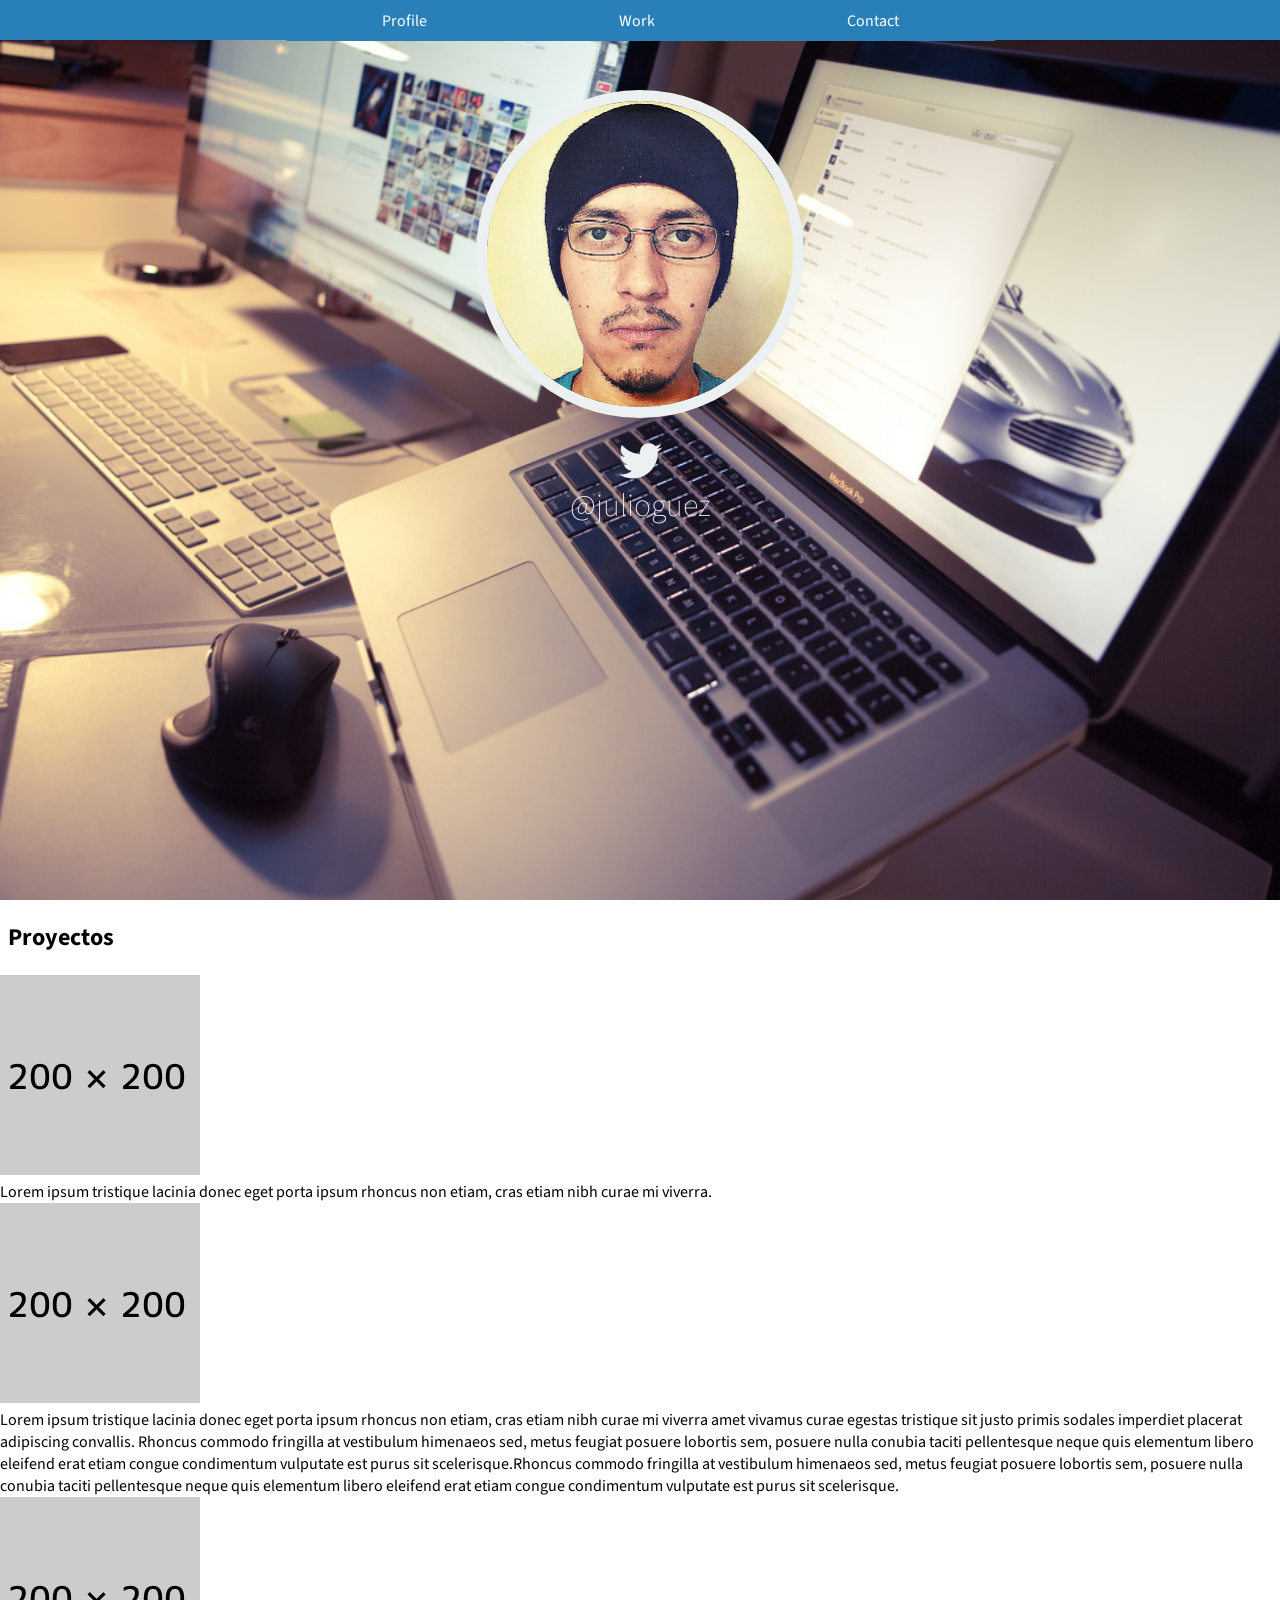
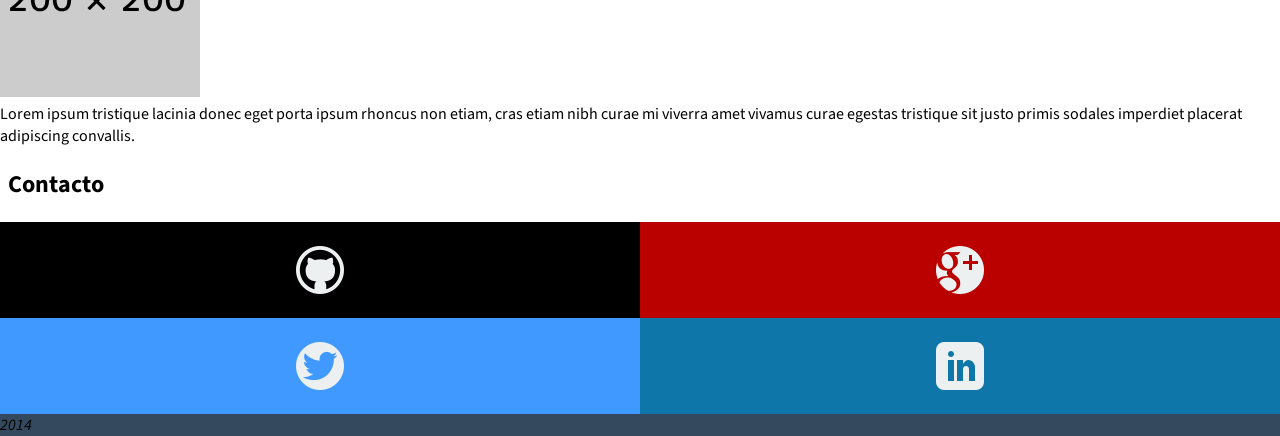
==== commit 8299c4e5: "Se dio estilo a la seccion Contact." ====
--- a/index.html
+++ b/index.html
@@ -45,6 +45,8 @@
 
 	<!-- work section -->
 	<section id="Work" class="Work u-blocks">
+		<h2>Proyectos</h2>
+
 		<article class="Work-item">
 			<figure class="Work-image">
 				<!-- image 200x200 px -->
@@ -76,13 +78,20 @@
 
 	<!-- contact section -->
 	<section id="Contact" class="Contact u-blocks">
-		<div class="Contact-figure">
-			<a href="https://twitter.com/julioguez" class="icon-twitter3 Contact-twitter"></a>
+		<h2>Contacto</h2>
+
+		<div id="name" class="Contact-item">
+			<a href="https://github.com/julioguez" target="blank_" class="icon-github3 Contact-github"></a>
 		</div>
-		<div class="Contact-figure">
-			<a href="https://github.com/julioguez" class="icon-github3 Contact-github"></a>
+		<div id="name" class="Contact-item">
+			<a href="https://plus.google.com/+JulioRodriguezjulioguez" target="blank_" class="icon-googleplus4 Contact-gplus"></a>
 		</div>
-		<div class="icon-quill Contact-email">julioguez@gmail.com</div>
+		<div id="name" class="Contact-item">
+			<a href="https://twitter.com/julioguez" target="blank_" class="icon-twitter3 Contact-twitter"></a>
+		</div>
+		<div id="name" class="Contact-item">
+			<a href="https://mx.linkedin.com/in/julioguez" target="blank_" class="icon-linkedin Contact-linkedin"></a>
+		</div>
 	</section>
 
 	<!-- footer -->
--- a/statics/css/styles.css
+++ b/statics/css/styles.css
@@ -34,37 +34,68 @@
 /* classes */
 .Contact
 {
-	text-align: center;
-}
-.Contact a
-{
+	font-size: 0;
+	text-align: center;
+}
+.Contact h2
+{
+	font-size: 1.5rem;
+	margin-left: 0.5rem;
+	text-align: left;
+}
+.Contact-item
+{
+	display: inline-block;
+	font-size: 1.5rem;
+	min-width: 50%;
+}
+.Contact-item a
+{
+	color: #ecf0f1;
 	display: block;
-	padding: .2em 0;
-	font-size: 5em;
+	font-size: 2em;
+	padding: 0.5em 0;
 	text-decoration: none;
 }
-.Contact-email
-{
-	background: #e74c3c;
-	color: #ecf0f1;
-	font-size: 1.5em;
-	padding: 2em 0;
-}
-.Contact-figure
-{
-	display: inline-block;
-	text-align: center;
-	width: 49.6%;
+.Contact-gplus
+{
+	background: #bb0000;
+	color: #ecf0f1;
+}
+.Contact-gplus:hover
+{
+	background: #bdc3c7;
+	color: #7f8c8d;
+}
+.Contact-linkedin
+{
+	background: #0e76a8;
+	color: #ecf0f1;
+}
+.Contact-linkedin:hover
+{
+	background: #bdc3c7;
+	color: #7f8c8d;
+}
+.Contact-twitter
+{
+	background: #4099ff;
+	color: #ecf0f1;
+}
+.Contact-twitter:hover
+{
+	background: #bdc3c7;
+	color: #7f8c8d;
 }
 .Contact-github
 {
-	background: #333;
-	color: #ecf0f1;
-}
-.Contact-twitter
-{
-	background: #4099FF;
-	color: #ecf0f1;
+	background: #000;
+	color: #ecf0f1;
+}
+.Contact-github:hover
+{
+	background: #bdc3c7;
+	color: #7f8c8d;
 }
 .Footer
 {
@@ -171,7 +202,7 @@
 	border: .7em solid #ecf0f1;
 	border-radius: 50%;
 	height: 306.5px;
-	margin-bottom: 2em;
+	margin-bottom: 1em;
 	width: 306.5px;
 }
 .Profile-imageContainer
@@ -193,6 +224,12 @@
 {
 	/*background: #ecf0f1;*/
 
+}
+.Work h2
+{
+	font-size: 1.5em;
+	margin-left: 0.5rem;
+	text-align: left;
 }
 /* id's */
 
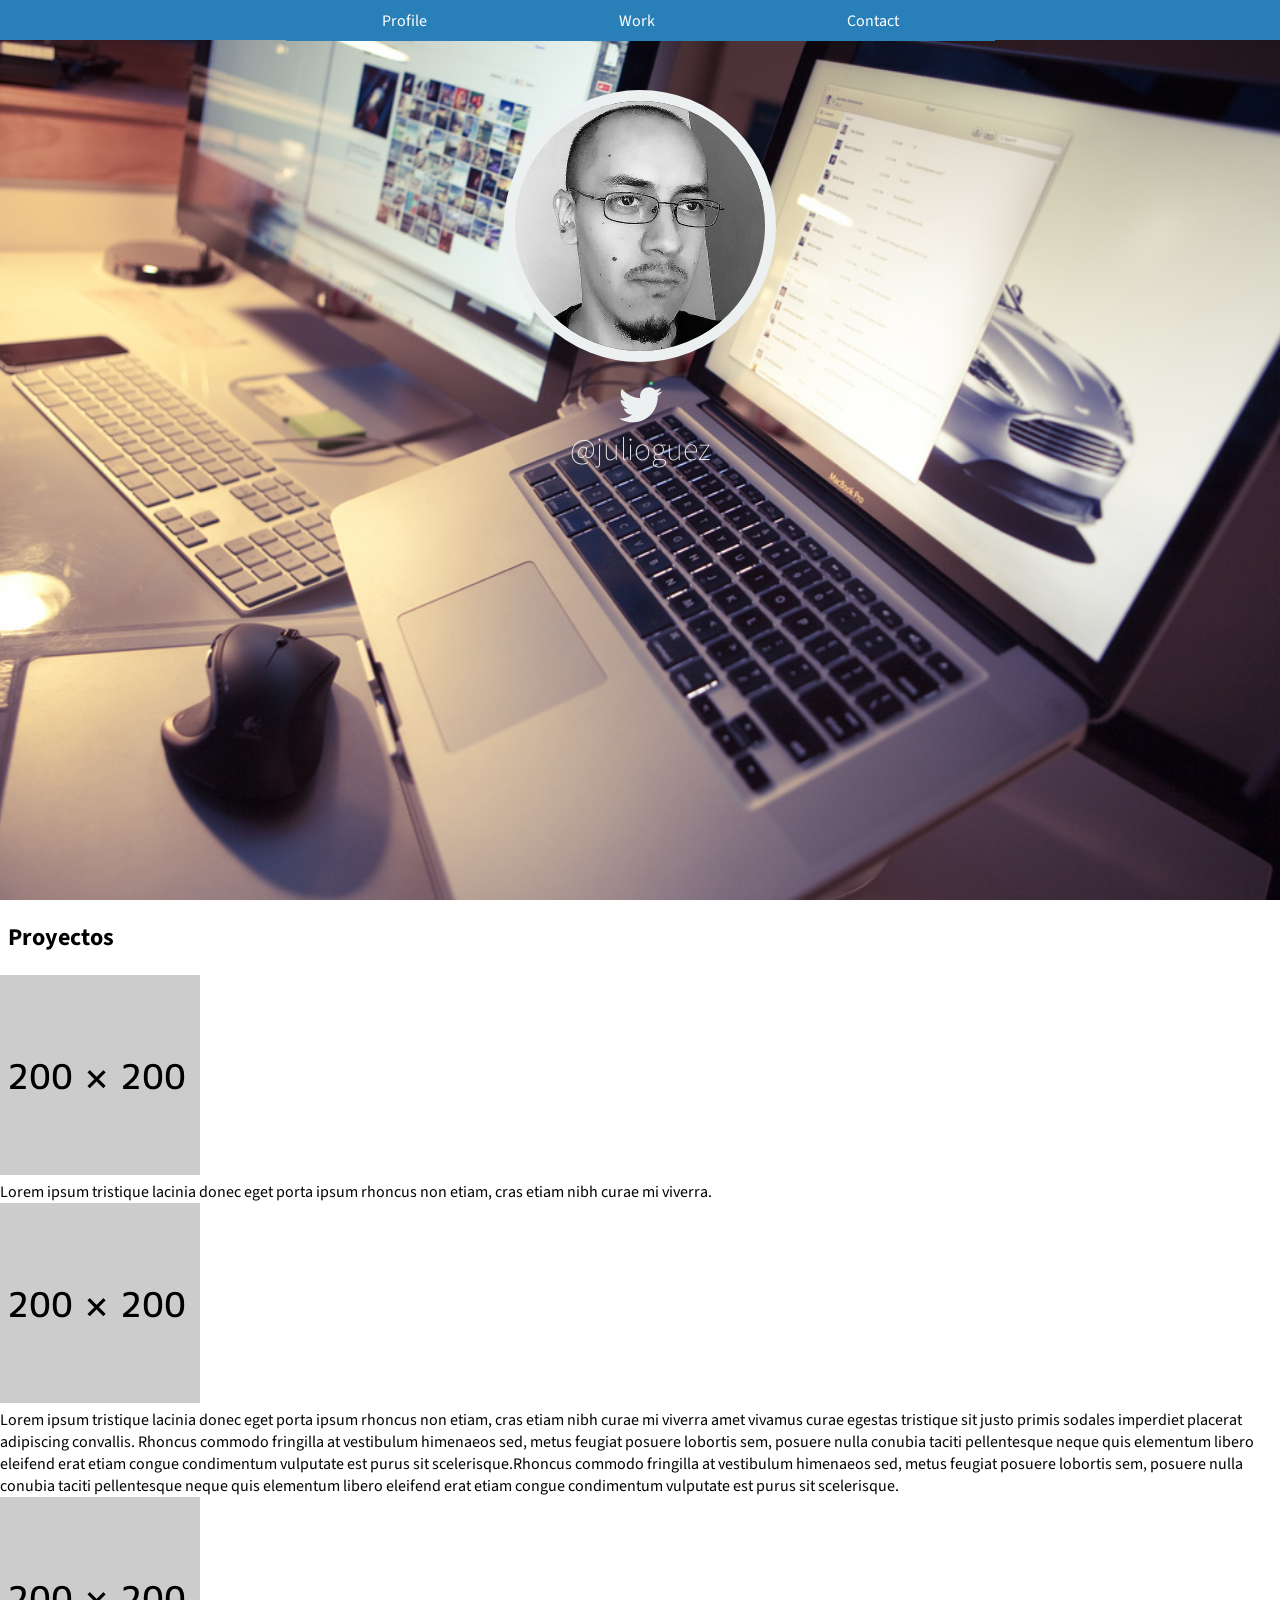
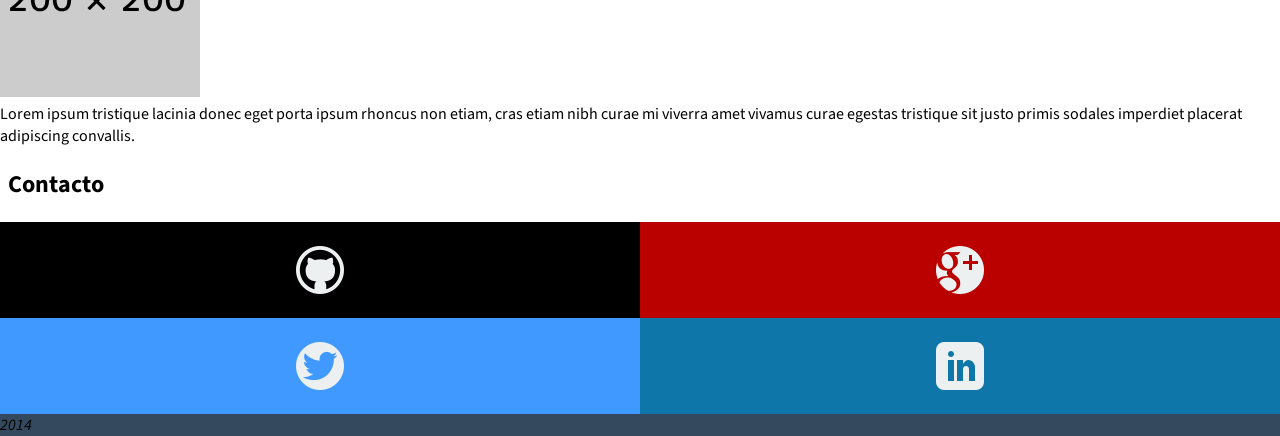
==== commit 0bf15fa0: "Se modifico la fotografia de Profile." ====
--- a/index.html
+++ b/index.html
@@ -35,7 +35,7 @@
 	<header id ="Profile" class="Profile">
 
 				<figure class="Profile-imageContainer">
-					<img class="Profile-image bigEntrance" src="statics/img/avatar.jpg" />
+					<img class="Profile-image bigEntrance" src="statics/img/me.jpg" />
 				</figure>
 				<p class="Profile-git icon-twitter"></p>
 				<p class="Profile-me"><a href="https://github.com/julioguez">@julioguez</a></p>
--- a/statics/css/styles.css
+++ b/statics/css/styles.css
@@ -201,9 +201,9 @@
 {
 	border: .7em solid #ecf0f1;
 	border-radius: 50%;
-	height: 306.5px;
+	height: 250px;
 	margin-bottom: 1em;
-	width: 306.5px;
+	width: 250px;
 }
 .Profile-imageContainer
 {
--- a/statics/css/responsive.css
+++ b/statics/css/responsive.css
@@ -1,6 +1,5 @@
 @media screen and (min-width: 768px)
 {
-
     .Mobile
     {
         display: none;
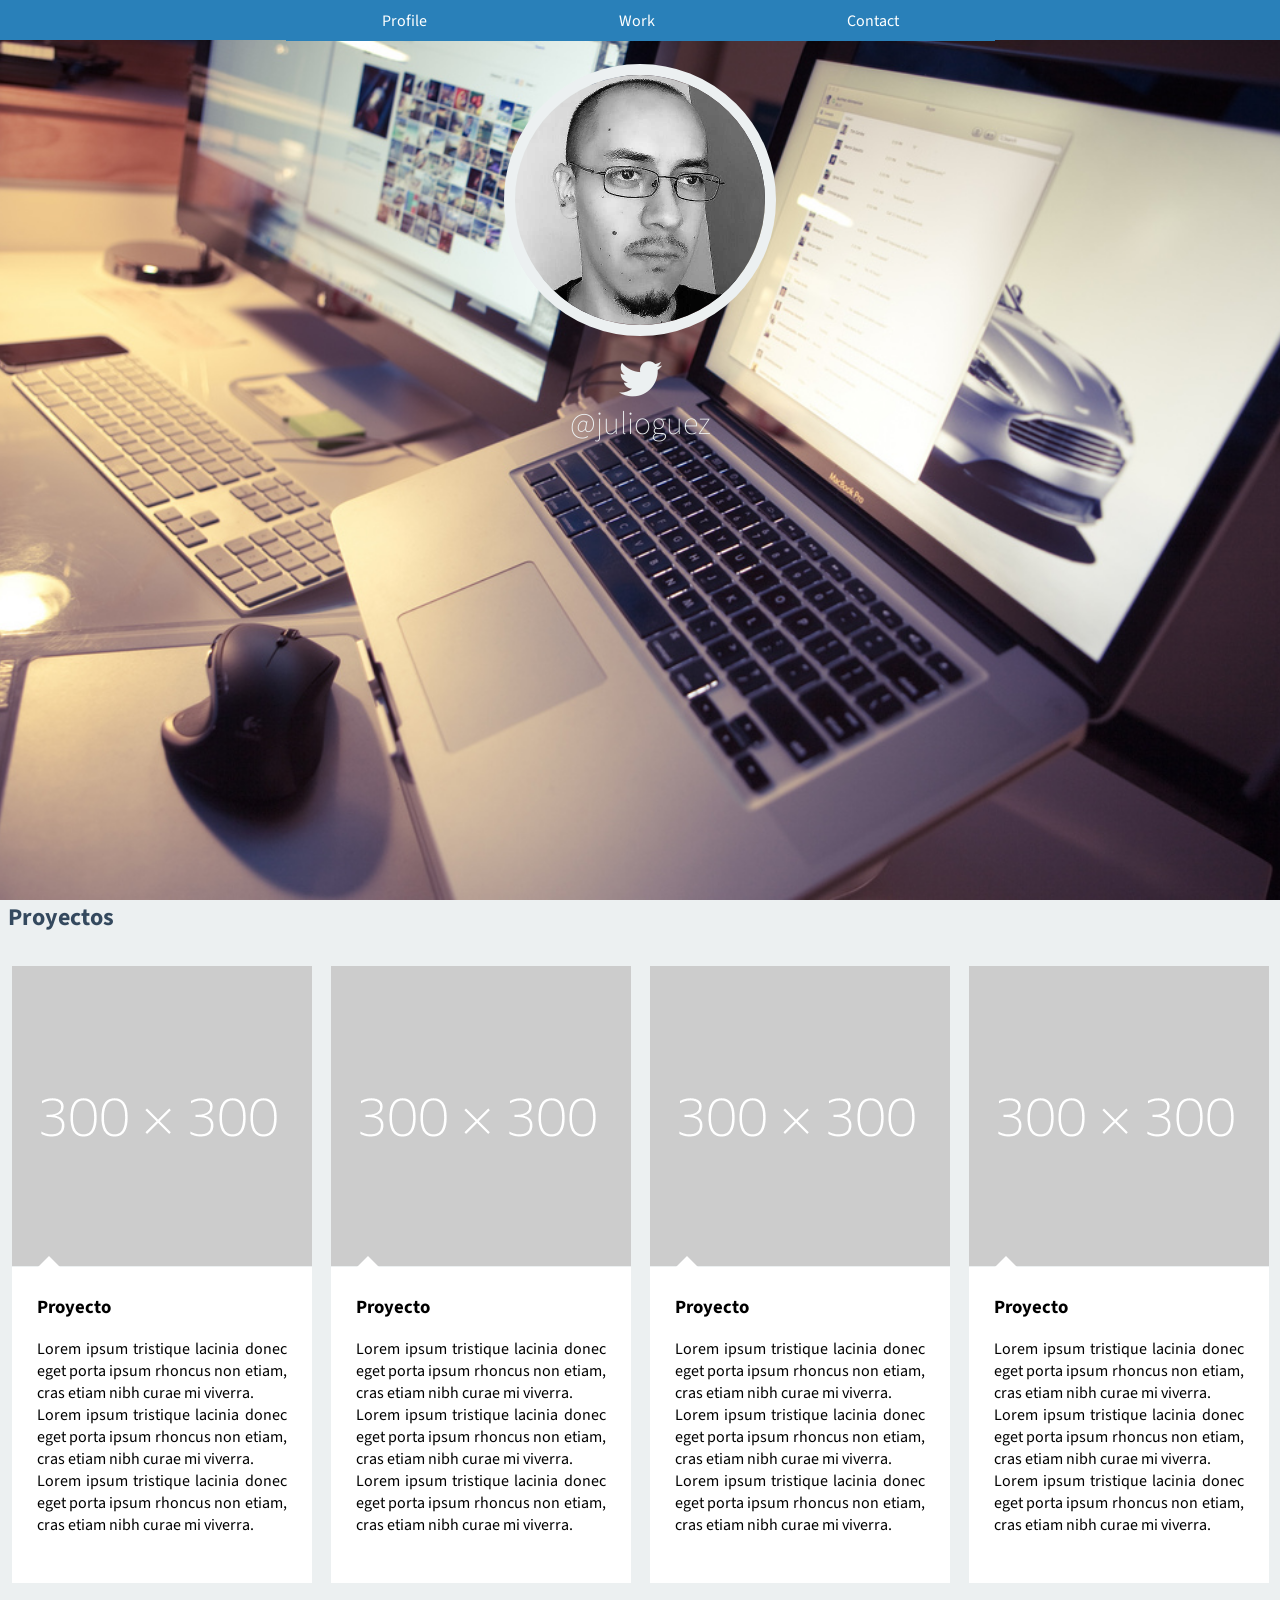
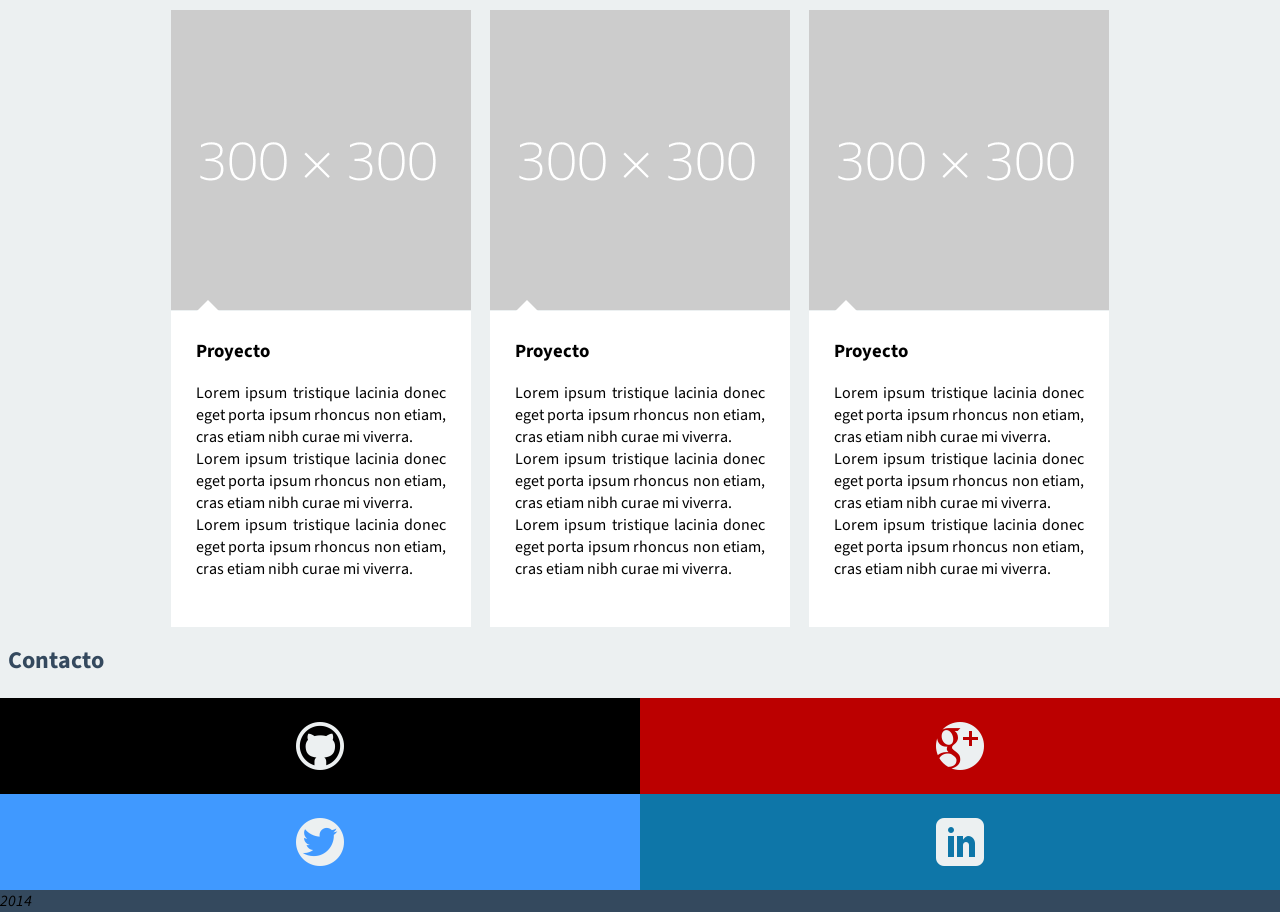
==== commit c68a7bd5: "Se agregaron 5 icon-fonts, y se dio estilo a la seccion de Work." ====
--- a/index.html
+++ b/index.html
@@ -41,8 +41,6 @@
 				<p class="Profile-me"><a href="https://github.com/julioguez">@julioguez</a></p>
 	</header>
 
-
-
 	<!-- work section -->
 	<section id="Work" class="Work u-blocks">
 		<h2>Proyectos</h2>
@@ -50,28 +48,85 @@
 		<article class="Work-item">
 			<figure class="Work-image">
 				<!-- image 200x200 px -->
-				<a href="#"><img src="statics/img/picture01.png" /></a>
+				<a href="#"><img src="statics/img/picture02.png" /></a>
 			</figure>
 			<figcaption class="Work-imageDescription">
+				<h3>Proyecto</h3>
+				<p>Lorem ipsum tristique lacinia donec eget porta ipsum rhoncus non etiam, cras etiam nibh curae mi viverra.</p>
+				<p>Lorem ipsum tristique lacinia donec eget porta ipsum rhoncus non etiam, cras etiam nibh curae mi viverra.</p>
 				<p>Lorem ipsum tristique lacinia donec eget porta ipsum rhoncus non etiam, cras etiam nibh curae mi viverra.</p>
 			</figcaption>
 		</article>
 		<article class="Work-item">
 			<figure class="Work-image">
 				<!-- image 200x200 px -->
-				<a href="#"><img src="statics/img/picture01.png" /></a>
+				<a href="#"><img src="statics/img/picture02.png" /></a>
 			</figure>
 			<figcaption class="Work-imageDescription">
-				<p>Lorem ipsum tristique lacinia donec eget porta ipsum rhoncus non etiam, cras etiam nibh curae mi viverra amet vivamus curae egestas tristique sit justo primis sodales imperdiet placerat adipiscing convallis. Rhoncus commodo fringilla at vestibulum himenaeos sed, metus feugiat posuere lobortis sem, posuere nulla conubia taciti pellentesque neque quis elementum libero eleifend erat etiam congue condimentum vulputate est purus sit scelerisque.Rhoncus commodo fringilla at vestibulum himenaeos sed, metus feugiat posuere lobortis sem, posuere nulla conubia taciti pellentesque neque quis elementum libero eleifend erat etiam congue condimentum vulputate est purus sit scelerisque.</p>
+				<h3>Proyecto</h3>
+				<p>Lorem ipsum tristique lacinia donec eget porta ipsum rhoncus non etiam, cras etiam nibh curae mi viverra.</p>
+				<p>Lorem ipsum tristique lacinia donec eget porta ipsum rhoncus non etiam, cras etiam nibh curae mi viverra.</p>
+				<p>Lorem ipsum tristique lacinia donec eget porta ipsum rhoncus non etiam, cras etiam nibh curae mi viverra.</p>
 			</figcaption>
 		</article>
 		<article class="Work-item">
 			<figure class="Work-image">
 				<!-- image 200x200 px -->
-				<a href="#"><img src="statics/img/picture01.png" /></a>
+				<a href="#"><img src="statics/img/picture02.png" /></a>
 			</figure>
 			<figcaption class="Work-imageDescription">
-				<p>Lorem ipsum tristique lacinia donec eget porta ipsum rhoncus non etiam, cras etiam nibh curae mi viverra amet vivamus curae egestas tristique sit justo primis sodales imperdiet placerat adipiscing convallis.</p>
+				<h3>Proyecto</h3>
+				<p>Lorem ipsum tristique lacinia donec eget porta ipsum rhoncus non etiam, cras etiam nibh curae mi viverra.</p>
+				<p>Lorem ipsum tristique lacinia donec eget porta ipsum rhoncus non etiam, cras etiam nibh curae mi viverra.</p>
+				<p>Lorem ipsum tristique lacinia donec eget porta ipsum rhoncus non etiam, cras etiam nibh curae mi viverra.</p>
+			</figcaption>
+		</article>
+		<article class="Work-item">
+			<figure class="Work-image">
+				<!-- image 200x200 px -->
+				<a href="#"><img src="statics/img/picture02.png" /></a>
+			</figure>
+			<figcaption class="Work-imageDescription">
+				<h3>Proyecto</h3>
+				<p>Lorem ipsum tristique lacinia donec eget porta ipsum rhoncus non etiam, cras etiam nibh curae mi viverra.</p>
+				<p>Lorem ipsum tristique lacinia donec eget porta ipsum rhoncus non etiam, cras etiam nibh curae mi viverra.</p>
+				<p>Lorem ipsum tristique lacinia donec eget porta ipsum rhoncus non etiam, cras etiam nibh curae mi viverra.</p>
+			</figcaption>
+		</article>
+		<article class="Work-item">
+			<figure class="Work-image">
+				<!-- image 200x200 px -->
+				<a href="#"><img src="statics/img/picture02.png" /></a>
+			</figure>
+			<figcaption class="Work-imageDescription">
+				<h3>Proyecto</h3>
+				<p>Lorem ipsum tristique lacinia donec eget porta ipsum rhoncus non etiam, cras etiam nibh curae mi viverra.</p>
+				<p>Lorem ipsum tristique lacinia donec eget porta ipsum rhoncus non etiam, cras etiam nibh curae mi viverra.</p>
+				<p>Lorem ipsum tristique lacinia donec eget porta ipsum rhoncus non etiam, cras etiam nibh curae mi viverra.</p>
+			</figcaption>
+		</article>
+		<article class="Work-item">
+			<figure class="Work-image">
+				<!-- image 200x200 px -->
+				<a href="#"><img src="statics/img/picture02.png" /></a>
+			</figure>
+			<figcaption class="Work-imageDescription">
+				<h3>Proyecto</h3>
+				<p>Lorem ipsum tristique lacinia donec eget porta ipsum rhoncus non etiam, cras etiam nibh curae mi viverra.</p>
+				<p>Lorem ipsum tristique lacinia donec eget porta ipsum rhoncus non etiam, cras etiam nibh curae mi viverra.</p>
+				<p>Lorem ipsum tristique lacinia donec eget porta ipsum rhoncus non etiam, cras etiam nibh curae mi viverra.</p>
+			</figcaption>
+		</article>
+		<article class="Work-item">
+			<figure class="Work-image">
+				<!-- image 200x200 px -->
+				<a href="#"><img src="statics/img/picture02.png" /></a>
+			</figure>
+			<figcaption class="Work-imageDescription">
+				<h3>Proyecto</h3>
+				<p>Lorem ipsum tristique lacinia donec eget porta ipsum rhoncus non etiam, cras etiam nibh curae mi viverra.</p>
+				<p>Lorem ipsum tristique lacinia donec eget porta ipsum rhoncus non etiam, cras etiam nibh curae mi viverra.</p>
+				<p>Lorem ipsum tristique lacinia donec eget porta ipsum rhoncus non etiam, cras etiam nibh curae mi viverra.</p>
 			</figcaption>
 		</article>
 	</section>
--- a/statics/css/fonts.css
+++ b/statics/css/fonts.css
@@ -1,10 +1,10 @@
 @font-face {
 	font-family: 'icomoon';
-	src:url('../fnt/icomoon.eot?okft64');
-	src:url('../fnt/icomoon.eot?#iefixokft64') format('embedded-opentype'),
-		url('../fnt/icomoon.woff?okft64') format('woff'),
-		url('../fnt/icomoon.ttf?okft64') format('truetype'),
-		url('../fnt/icomoon.svg?okft64#icomoon') format('svg');
+	src:url('../fnt/icomoon.eot?91f9q2');
+	src:url('../fnt/icomoon.eot?#iefix91f9q2') format('embedded-opentype'),
+	url('../fnt/icomoon.woff?91f9q2') format('woff'),
+	url('../fnt/icomoon.ttf?91f9q2') format('truetype'),
+	url('../fnt/icomoon.svg?91f9q2#icomoon') format('svg');
 	font-weight: normal;
 	font-style: normal;
 }
@@ -23,6 +23,21 @@
 	-moz-osx-font-smoothing: grayscale;
 }
 
+.icon-three-bars:before {
+	content: "\f05e";
+}
+.icon-down:before {
+	content: "\f05b";
+}
+.icon-left:before {
+	content: "\f044";
+}
+.icon-right:before {
+	content: "\f05a";
+}
+.icon-up:before {
+	content: "\f0aa";
+}
 .icon-home:before {
 	content: "\e600";
 }
--- a/statics/css/styles.css
+++ b/statics/css/styles.css
@@ -34,13 +34,16 @@
 /* classes */
 .Contact
 {
+	background: #ecf0f1;
 	font-size: 0;
 	text-align: center;
 }
 .Contact h2
 {
+	color: #34495e;
 	font-size: 1.5rem;
 	margin-left: 0.5rem;
+	margin-top: 0;
 	text-align: left;
 }
 .Contact-item
@@ -165,6 +168,7 @@
 	right: 0;
 	text-align: center;
 	top: 0;
+	z-index: 1;
 }
 .Profile
 {
@@ -207,7 +211,7 @@
 }
 .Profile-imageContainer
 {
-	padding-top: 5.6em;
+	padding-top: 4em;
 }
 .Profile-git
 {
@@ -222,14 +226,52 @@
 }
 .Work
 {
-	/*background: #ecf0f1;*/
-
+	background: #ecf0f1;
+	color: #fff;
+	text-align: center;
 }
 .Work h2
 {
 	font-size: 1.5em;
+	color: #34495e;
 	margin-left: 0.5rem;
+	margin-top: 0;
 	text-align: left;
+}
+.Work-arrow:
+{
+
+}
+.Work-image
+{
+	text-align: center;
+	margin: -5px 0;
+}
+.Work-imageDescription
+{
+	background: #fff;
+	color: #000;
+	height: 300px;
+	margin: 0 auto;
+	padding: .5em 25px;
+	position: relative;
+	text-align: justify;
+	width: 250px;
+}
+.Work-imageDescription:before
+{
+	content: "\f0aa";
+	color: #fff;
+	font-family: icomoon;
+	font-size: 2em;
+	position: absolute;
+	top: -.6em;
+}
+.Work-item
+{
+	display: inline-block;
+	margin: .5em;
+	padding: .5em 0;
 }
 /* id's */
 
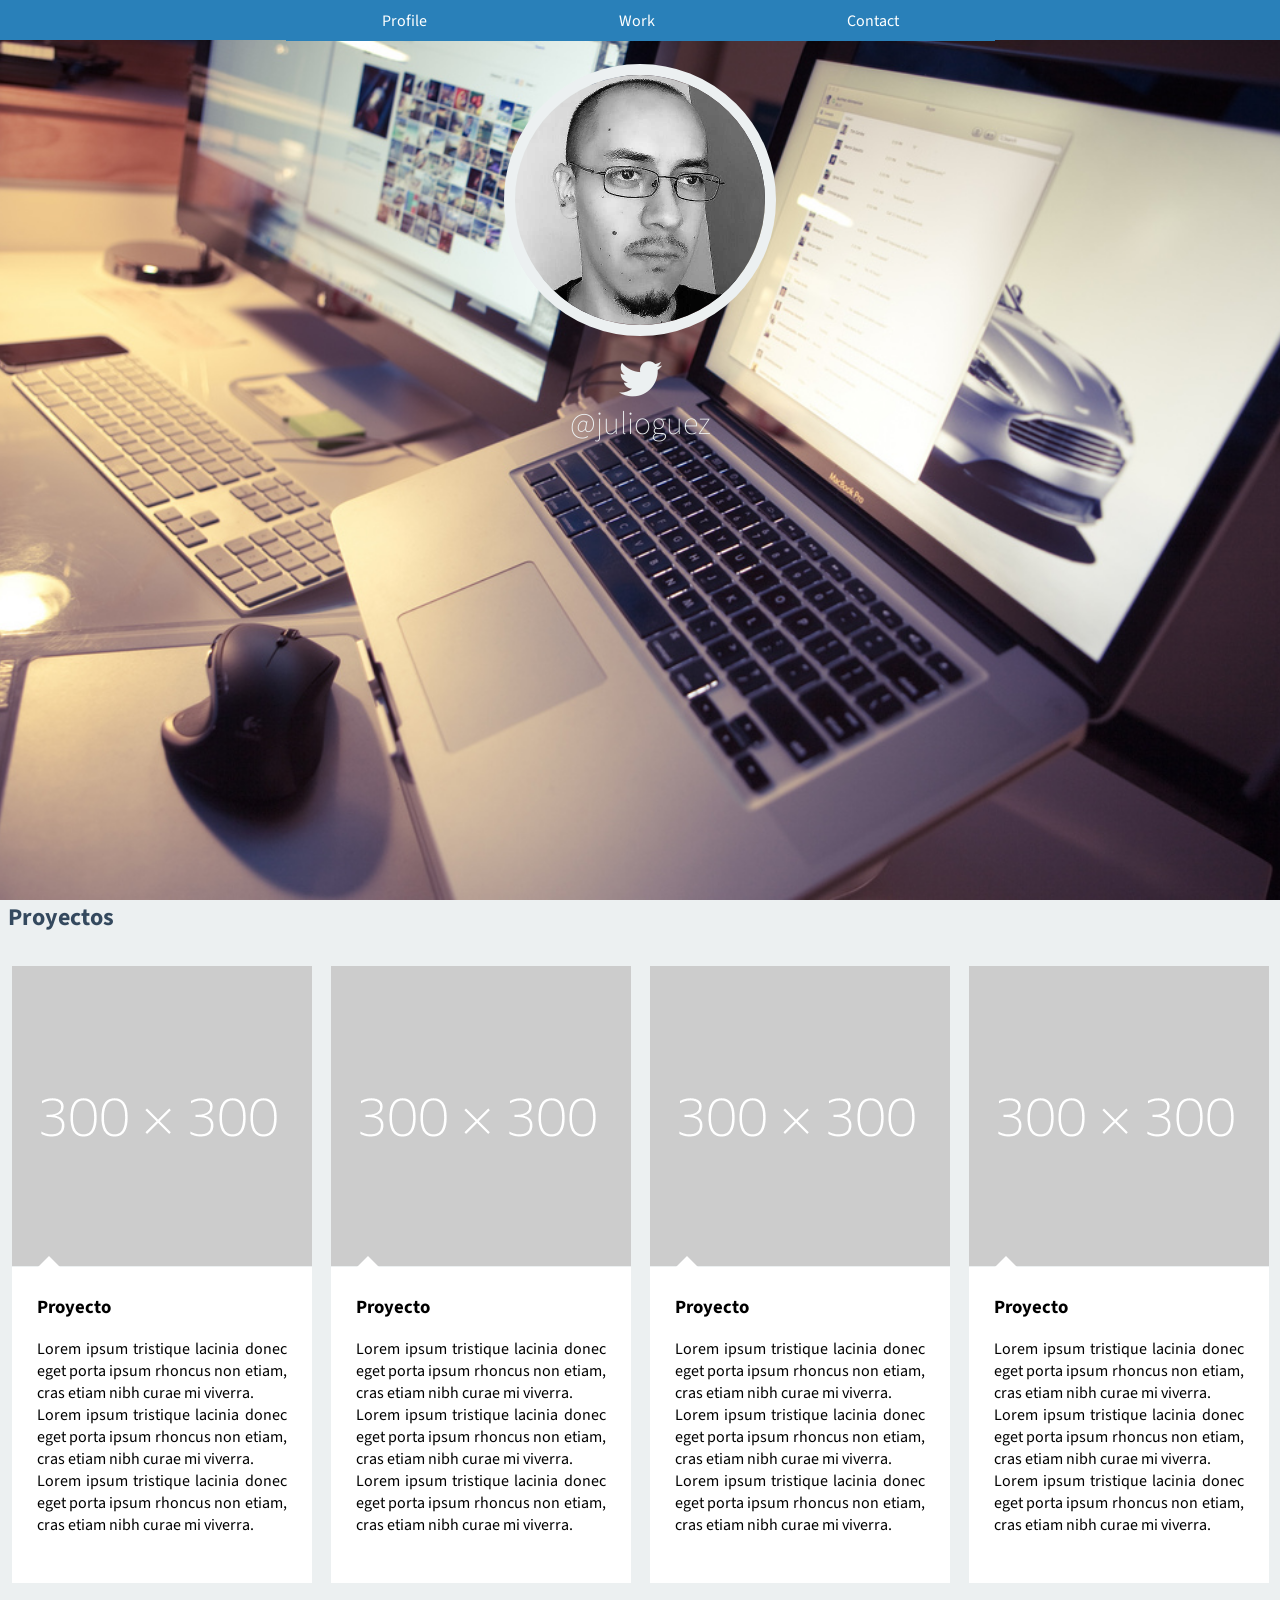
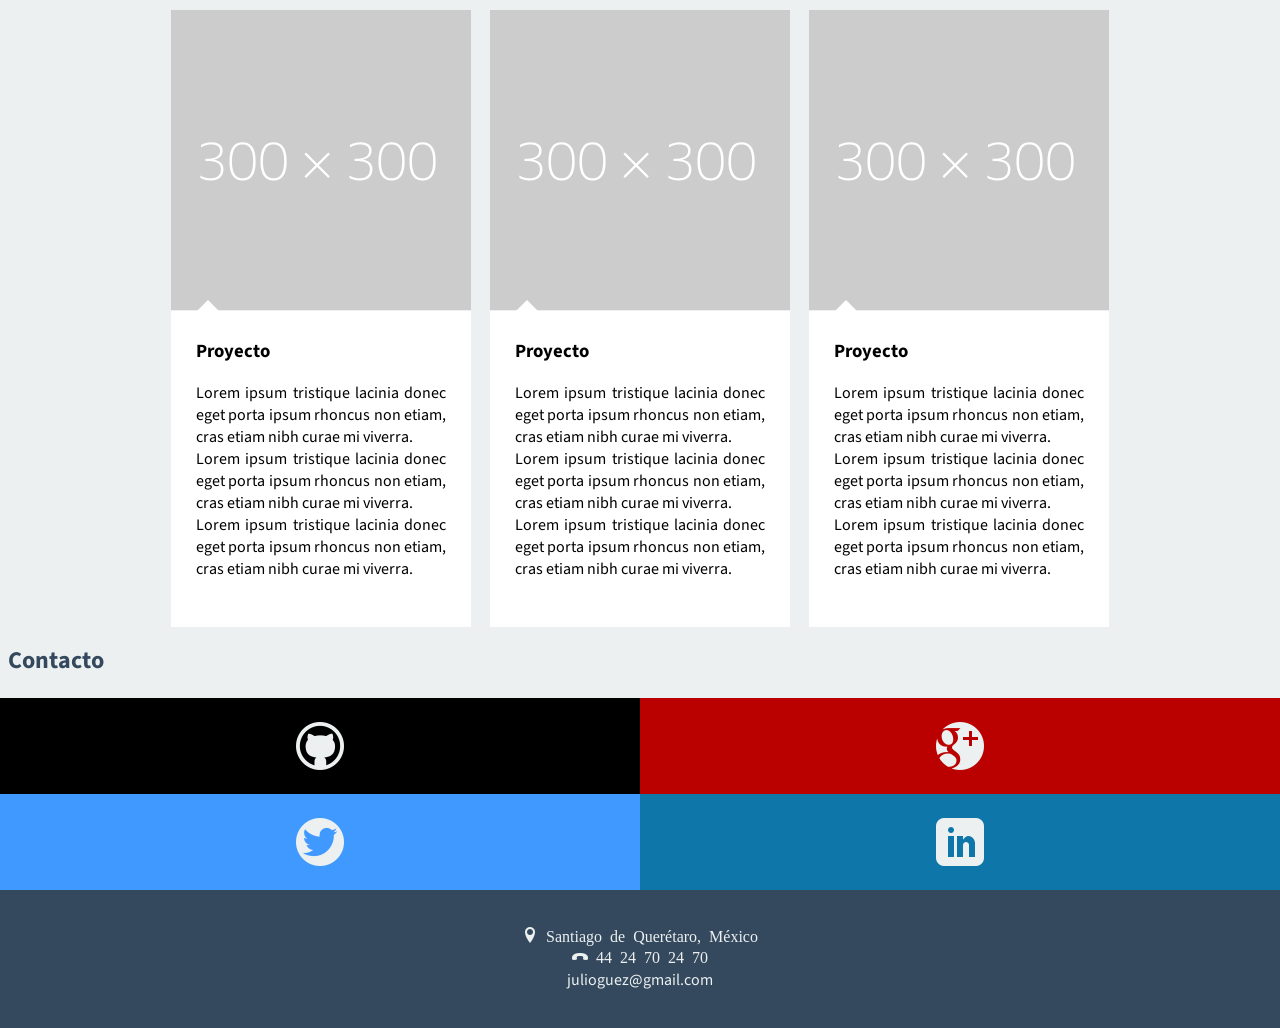
==== commit 58bd6c56: "Se dio estilo al footer." ====
--- a/index.html
+++ b/index.html
@@ -151,7 +151,11 @@
 
 	<!-- footer -->
 	<footer class="Footer u-blocks">
-		<em>2014</em>
+		<p class="icon-location"> Santiago de Querétaro, México</p>
+		<p class="icon-phone-hang-up"> 44 24 70 24 70
+		</p>
+		<p> julioguez@gmail.com
+		</p>
 	</footer>
 
 	<!-- scripts -->
--- a/statics/css/styles.css
+++ b/statics/css/styles.css
@@ -103,8 +103,14 @@
 .Footer
 {
 	background: #34495e;
-}
-
+	color: #ecf0f1;
+	padding: 2em 0;
+	text-align: center;
+}
+.Footer p
+{
+	margin: 5px;
+}
 .Menu
 {
 	display: none;
@@ -113,6 +119,7 @@
 	right: 0;
 	text-align: center;
 	top: 40px;
+	z-index: 1;
 }
 .Menu ul
 {
@@ -141,6 +148,7 @@
 	text-align: center;
 	top: 0;
 	width: 40px;
+	z-index: 1;
 }
 .Mobile-icon
 {
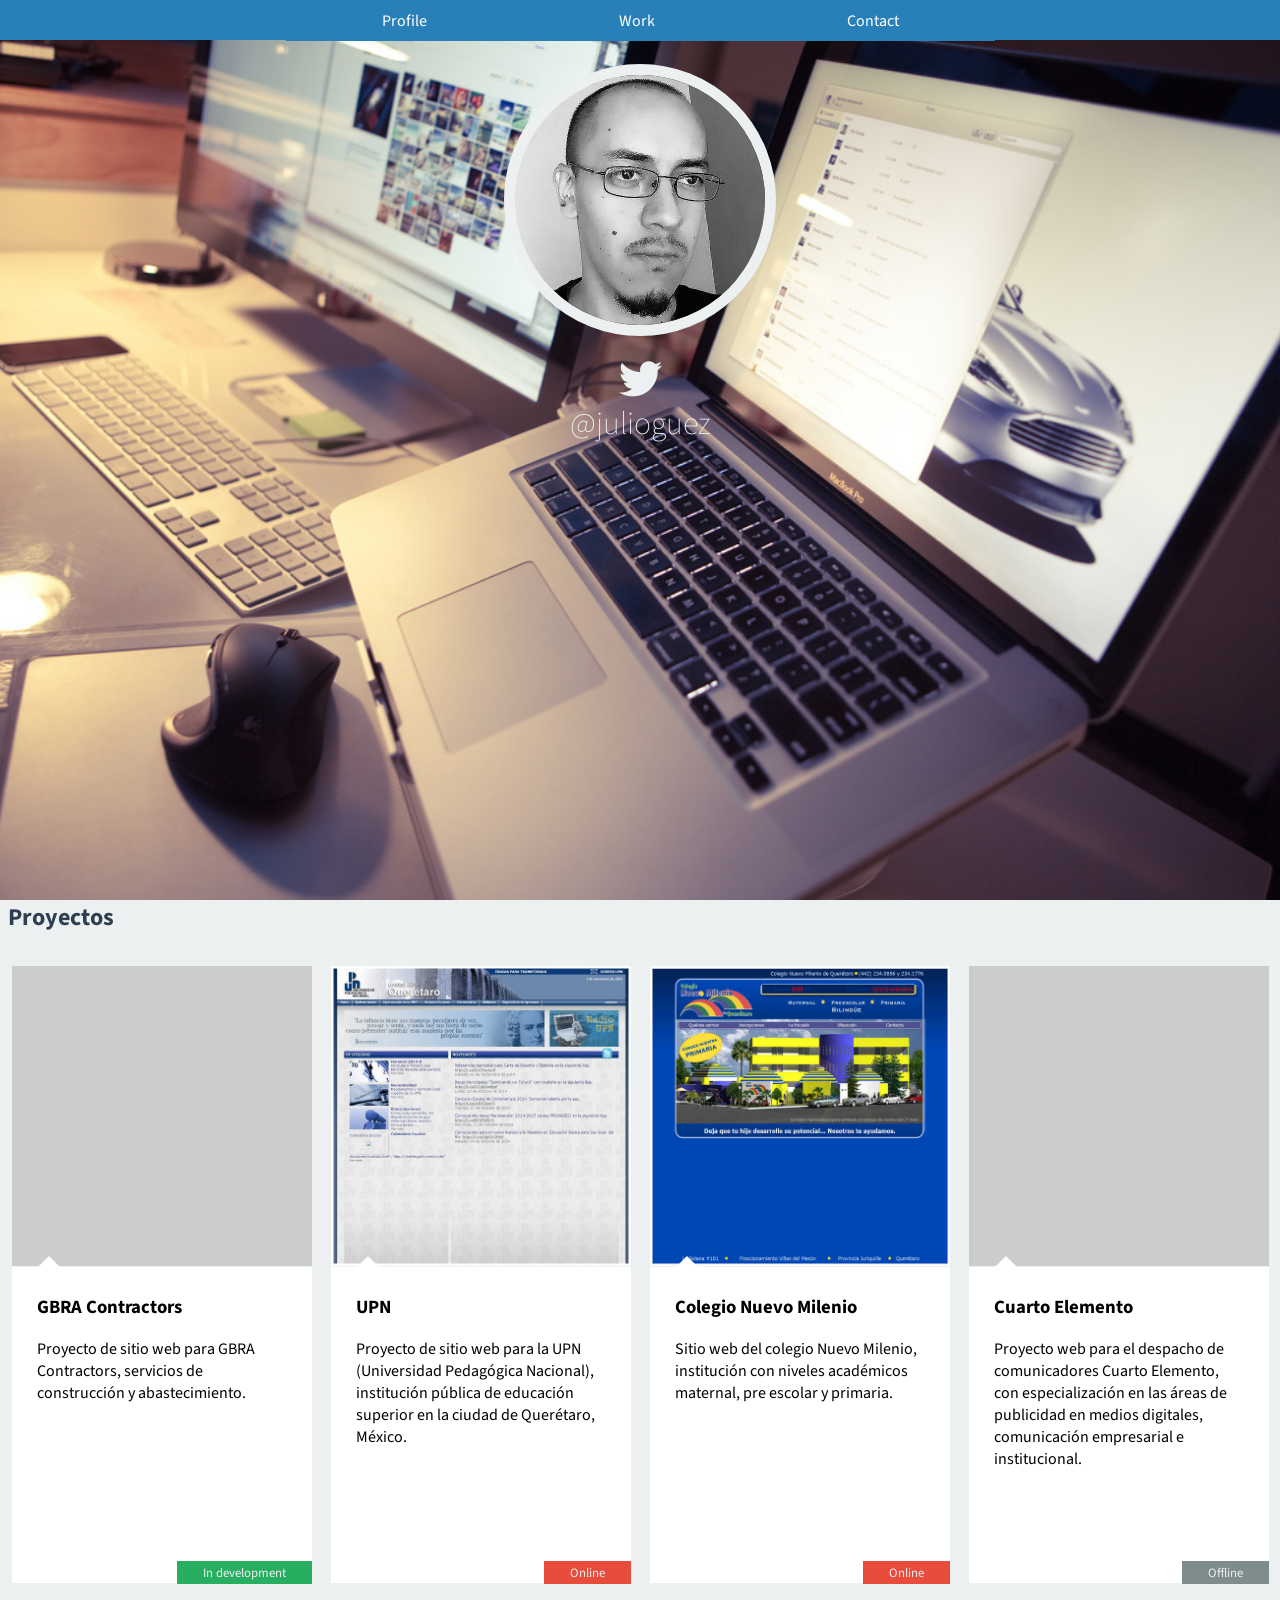
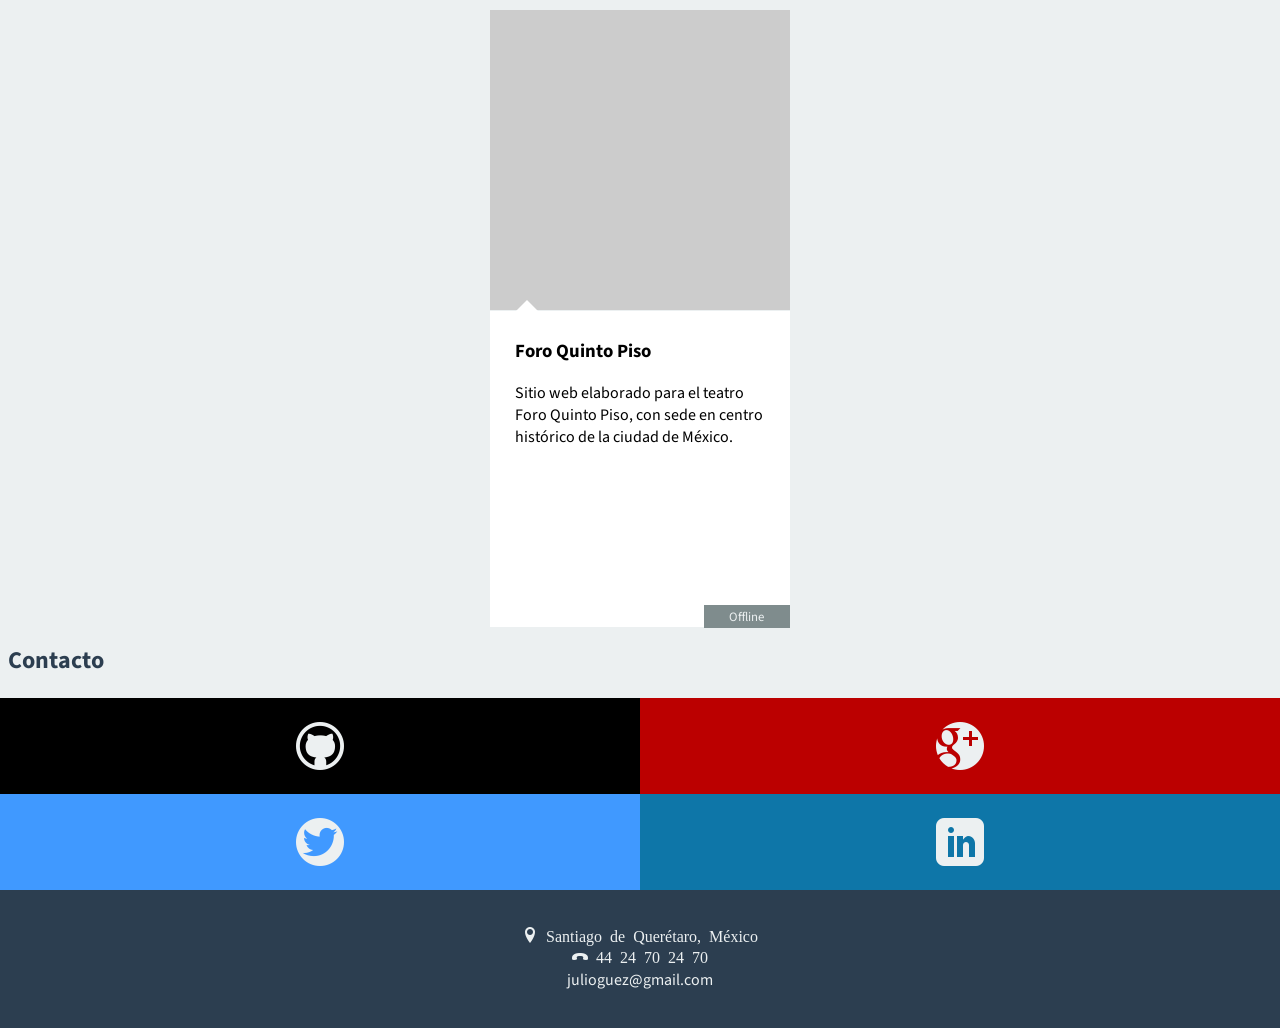
==== commit a340bd78: "Se agregaron los proyectos a la seccion de Work. Se dio estilo a los items de dicha seccion." ====
--- a/index.html
+++ b/index.html
@@ -22,7 +22,7 @@
 	</div>
 
 	<!-- menu -->
-	<nav id="Menu" class="Menu u-blocks">
+	<nav id="Menu" class="Menu">
 		<ul>
 			<li><a href="#Profile">Profile</a></li><li><a href="#Work">Work</a></li><li><a href="#Contact">Contact</a></li>
 		</ul>
@@ -42,97 +42,63 @@
 	</header>
 
 	<!-- work section -->
-	<section id="Work" class="Work u-blocks">
+	<section id="Work" class="Work">
 		<h2>Proyectos</h2>
 
 		<article class="Work-item">
 			<figure class="Work-image">
-				<!-- image 200x200 px -->
-				<a href="#"><img src="statics/img/picture02.png" /></a>
+				<a href="#"><img src="statics/img/picture00.png" width="300" alt="GBRA Contractors"/></a>
 			</figure>
 			<figcaption class="Work-imageDescription">
-				<h3>Proyecto</h3>
-				<p>Lorem ipsum tristique lacinia donec eget porta ipsum rhoncus non etiam, cras etiam nibh curae mi viverra.</p>
-				<p>Lorem ipsum tristique lacinia donec eget porta ipsum rhoncus non etiam, cras etiam nibh curae mi viverra.</p>
-				<p>Lorem ipsum tristique lacinia donec eget porta ipsum rhoncus non etiam, cras etiam nibh curae mi viverra.</p>
+				<h3>GBRA Contractors</h3>
+				<p>Proyecto de sitio web para GBRA Contractors, servicios de construcción y abastecimiento.</p>
+				<span class="Work-status u-develop"></span>
 			</figcaption>
 		</article>
 		<article class="Work-item">
 			<figure class="Work-image">
-				<!-- image 200x200 px -->
-				<a href="#"><img src="statics/img/picture02.png" /></a>
+				<a href="http://www.upnqueretaro.edu.mx/" target="blank_"><img src="statics/img/project04.jpg" width="300" alt="Universidad Pedagógica Nacional"/></a>
 			</figure>
 			<figcaption class="Work-imageDescription">
-				<h3>Proyecto</h3>
-				<p>Lorem ipsum tristique lacinia donec eget porta ipsum rhoncus non etiam, cras etiam nibh curae mi viverra.</p>
-				<p>Lorem ipsum tristique lacinia donec eget porta ipsum rhoncus non etiam, cras etiam nibh curae mi viverra.</p>
-				<p>Lorem ipsum tristique lacinia donec eget porta ipsum rhoncus non etiam, cras etiam nibh curae mi viverra.</p>
+				<h3>UPN</h3>
+				<p>Proyecto de sitio web para la UPN (Universidad Pedagógica Nacional), institución pública de educación superior en la ciudad de Querétaro, México.</p>
+				<span class="Work-status u-online"></span>
 			</figcaption>
 		</article>
 		<article class="Work-item">
 			<figure class="Work-image">
-				<!-- image 200x200 px -->
-				<a href="#"><img src="statics/img/picture02.png" /></a>
+				<a href="http://www.colegionuevomilenio.edu.mx" target="_blank"><img src="statics/img/project03.jpg" width="300" alt="Colegio Nuevo Milenio"/></a>
 			</figure>
 			<figcaption class="Work-imageDescription">
-				<h3>Proyecto</h3>
-				<p>Lorem ipsum tristique lacinia donec eget porta ipsum rhoncus non etiam, cras etiam nibh curae mi viverra.</p>
-				<p>Lorem ipsum tristique lacinia donec eget porta ipsum rhoncus non etiam, cras etiam nibh curae mi viverra.</p>
-				<p>Lorem ipsum tristique lacinia donec eget porta ipsum rhoncus non etiam, cras etiam nibh curae mi viverra.</p>
+				<h3>Colegio Nuevo Milenio</h3>
+				<p>Sitio web del colegio Nuevo Milenio, institución con niveles académicos maternal, pre escolar y primaria.</p>
+				<span class="Work-status u-online"></span>
 			</figcaption>
 		</article>
 		<article class="Work-item">
 			<figure class="Work-image">
-				<!-- image 200x200 px -->
-				<a href="#"><img src="statics/img/picture02.png" /></a>
+				<a href="http://www.cuartoelemento.com" target="_blank"><img src="statics/img/picture00.png" width="300" alt="Despacho de comunicadores Cuarto Elemento"/></a>
 			</figure>
 			<figcaption class="Work-imageDescription">
-				<h3>Proyecto</h3>
-				<p>Lorem ipsum tristique lacinia donec eget porta ipsum rhoncus non etiam, cras etiam nibh curae mi viverra.</p>
-				<p>Lorem ipsum tristique lacinia donec eget porta ipsum rhoncus non etiam, cras etiam nibh curae mi viverra.</p>
-				<p>Lorem ipsum tristique lacinia donec eget porta ipsum rhoncus non etiam, cras etiam nibh curae mi viverra.</p>
+				<h3>Cuarto Elemento</h3>
+				<p>Proyecto web para el despacho de comunicadores Cuarto Elemento, con especialización en las áreas de publicidad en medios digitales, comunicación empresarial e institucional.</p>
+				<span class="Work-status u-offline"></span>
 			</figcaption>
 		</article>
 		<article class="Work-item">
 			<figure class="Work-image">
-				<!-- image 200x200 px -->
-				<a href="#"><img src="statics/img/picture02.png" /></a>
+				<a href="http://www.foroquintopiso.com" target="_blank"><img src="statics/img/picture00.png" width="300" alt="Teatro Foro Quinto Piso"/></a>
 			</figure>
 			<figcaption class="Work-imageDescription">
-				<h3>Proyecto</h3>
-				<p>Lorem ipsum tristique lacinia donec eget porta ipsum rhoncus non etiam, cras etiam nibh curae mi viverra.</p>
-				<p>Lorem ipsum tristique lacinia donec eget porta ipsum rhoncus non etiam, cras etiam nibh curae mi viverra.</p>
-				<p>Lorem ipsum tristique lacinia donec eget porta ipsum rhoncus non etiam, cras etiam nibh curae mi viverra.</p>
-			</figcaption>
-		</article>
-		<article class="Work-item">
-			<figure class="Work-image">
-				<!-- image 200x200 px -->
-				<a href="#"><img src="statics/img/picture02.png" /></a>
-			</figure>
-			<figcaption class="Work-imageDescription">
-				<h3>Proyecto</h3>
-				<p>Lorem ipsum tristique lacinia donec eget porta ipsum rhoncus non etiam, cras etiam nibh curae mi viverra.</p>
-				<p>Lorem ipsum tristique lacinia donec eget porta ipsum rhoncus non etiam, cras etiam nibh curae mi viverra.</p>
-				<p>Lorem ipsum tristique lacinia donec eget porta ipsum rhoncus non etiam, cras etiam nibh curae mi viverra.</p>
-			</figcaption>
-		</article>
-		<article class="Work-item">
-			<figure class="Work-image">
-				<!-- image 200x200 px -->
-				<a href="#"><img src="statics/img/picture02.png" /></a>
-			</figure>
-			<figcaption class="Work-imageDescription">
-				<h3>Proyecto</h3>
-				<p>Lorem ipsum tristique lacinia donec eget porta ipsum rhoncus non etiam, cras etiam nibh curae mi viverra.</p>
-				<p>Lorem ipsum tristique lacinia donec eget porta ipsum rhoncus non etiam, cras etiam nibh curae mi viverra.</p>
-				<p>Lorem ipsum tristique lacinia donec eget porta ipsum rhoncus non etiam, cras etiam nibh curae mi viverra.</p>
+				<h3>Foro Quinto Piso</h3>
+				<p>Sitio web elaborado para el teatro Foro Quinto Piso, con sede en centro histórico de la ciudad de México.</p>
+				<span class="Work-status u-offline"></span>
 			</figcaption>
 		</article>
 	</section>
 
 	<!-- contact section -->
-	<section id="Contact" class="Contact u-blocks">
+	<section id="Contact" class="Contact">
 		<h2>Contacto</h2>
 
 		<div id="name" class="Contact-item">
@@ -150,7 +116,7 @@
 	</section>
 
 	<!-- footer -->
-	<footer class="Footer u-blocks">
+	<footer class="Footer">
 		<p class="icon-location"> Santiago de Querétaro, México</p>
 		<p class="icon-phone-hang-up"> 44 24 70 24 70
 		</p>
--- a/statics/css/styles.css
+++ b/statics/css/styles.css
@@ -1,9 +1,28 @@
 /* utilities */
-/*.u-blocks
-{
-	margin: 0;
-	padding: 0;
-}*/
+.u-develop:before
+{
+	background: #27ae60;
+	color: #ecf0f1;
+	content: "In development";
+	font-size: .8em;
+	padding: .2em 2em;
+}
+.u-offline:before
+{
+	background: #7f8c8d;
+	color: #ecf0f1;
+	content: "Offline";
+	font-size: .8em;
+	padding: .2em 2em;
+}
+.u-online:before
+{
+	background: #e74c3c;
+	color: #ecf0f1;
+	content: "Online";
+	font-size: .8em;
+	padding: .2em 2em;
+}
 
 /* tags */
 html, body
@@ -40,7 +59,7 @@
 }
 .Contact h2
 {
-	color: #34495e;
+	color: #2c3e50;
 	font-size: 1.5rem;
 	margin-left: 0.5rem;
 	margin-top: 0;
@@ -102,7 +121,7 @@
 }
 .Footer
 {
-	background: #34495e;
+	background: #2c3e50;
 	color: #ecf0f1;
 	padding: 2em 0;
 	text-align: center;
@@ -241,14 +260,14 @@
 .Work h2
 {
 	font-size: 1.5em;
-	color: #34495e;
+	color: #2c3e50;
 	margin-left: 0.5rem;
 	margin-top: 0;
 	text-align: left;
 }
-.Work-arrow:
-{
-
+.Work h3
+{
+	text-align: left;
 }
 .Work-image
 {
@@ -263,7 +282,7 @@
 	margin: 0 auto;
 	padding: .5em 25px;
 	position: relative;
-	text-align: justify;
+	text-align: left;
 	width: 250px;
 }
 .Work-imageDescription:before
@@ -280,6 +299,13 @@
 	display: inline-block;
 	margin: .5em;
 	padding: .5em 0;
+	vertical-align: top;
+}
+.Work-status
+{
+	bottom: 0;
+	position: absolute;
+	right: 0;
 }
 /* id's */
 
